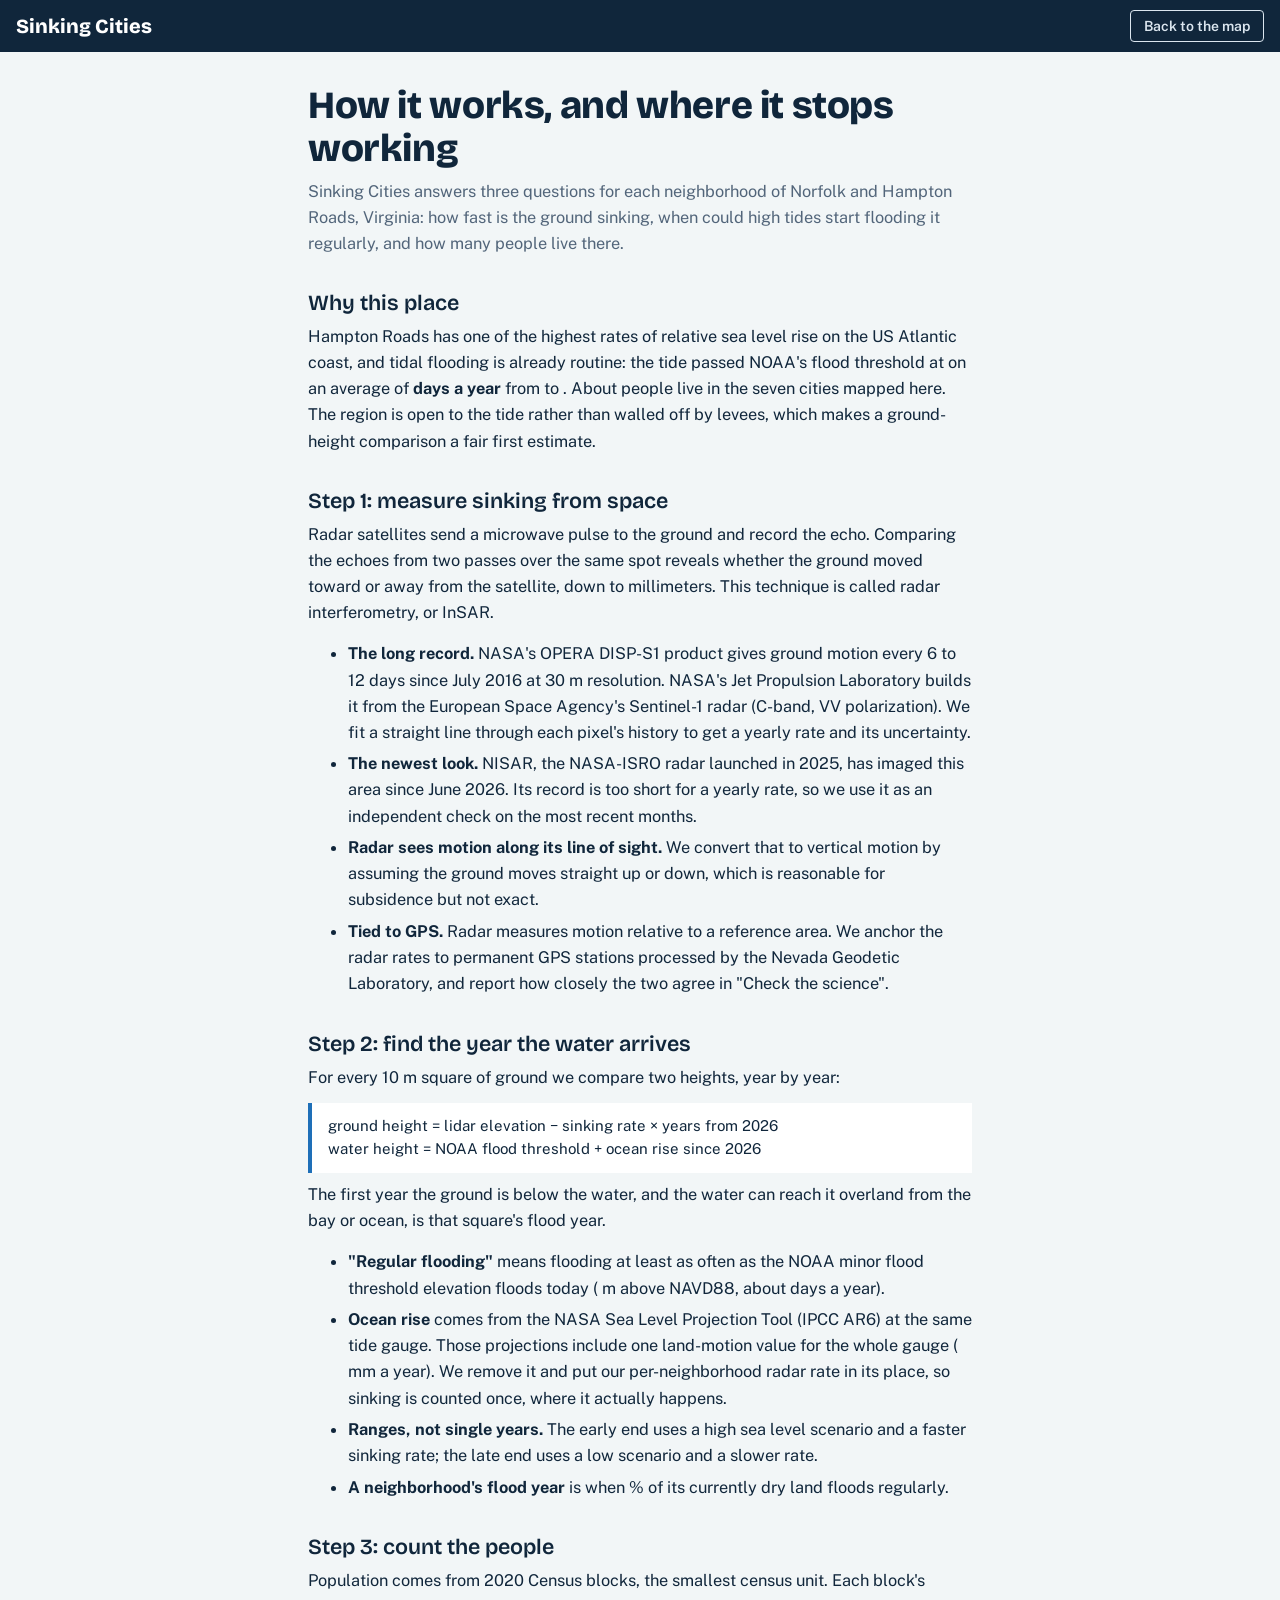
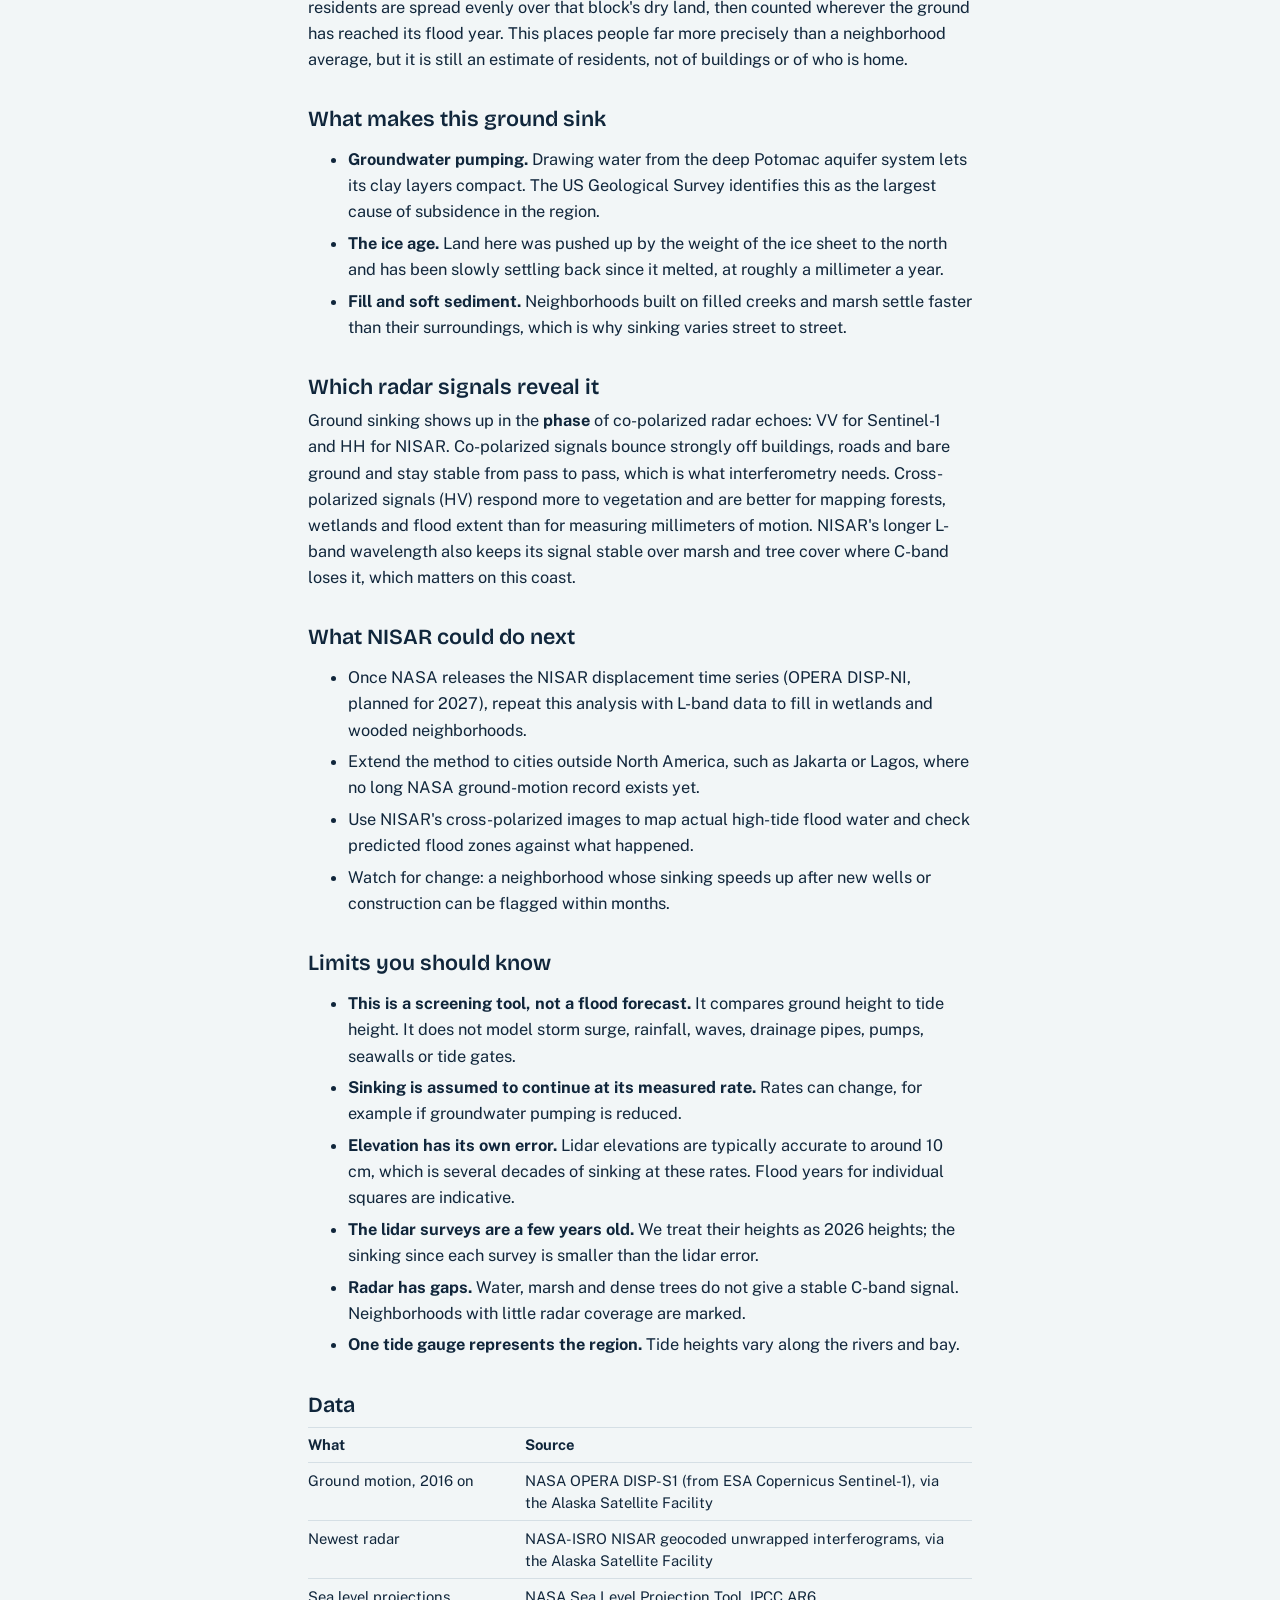
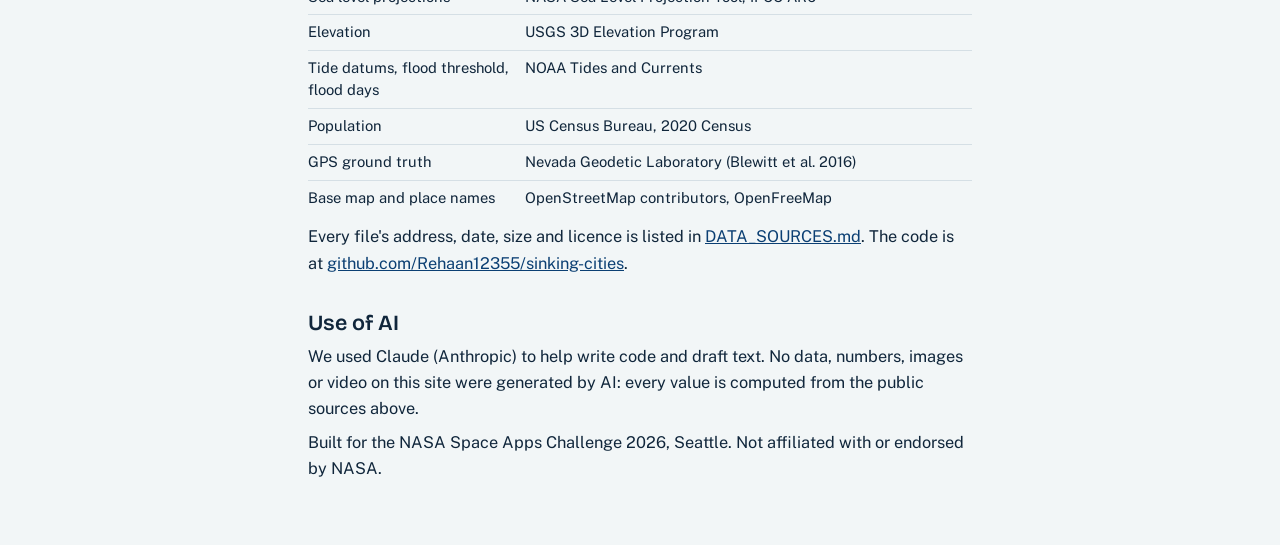
==== site/methods.html @ 0a8fd832 "Add static site: map, year slider, neighborhood cards, story mode, methods page Co-Authored-By: Clau" ====
<!doctype html>
<html lang="en">
<head>
<meta charset="utf-8">
<meta name="viewport" content="width=device-width, initial-scale=1">
<title>How Sinking Cities works</title>
<link rel="preconnect" href="https://fonts.googleapis.com">
<link rel="preconnect" href="https://fonts.gstatic.com" crossorigin>
<link href="https://fonts.googleapis.com/css2?family=Bricolage+Grotesque:opsz,wght@12..96,400;12..96,600;12..96,800&family=Public+Sans:wght@400;500;600;700&display=swap" rel="stylesheet">
<link href="styles.css" rel="stylesheet">
<style>
  body { display: block; height: auto; }
  article { max-width: 44rem; margin: 0 auto; padding: 2rem 1.25rem 4rem; }
  article h1 { font-size: 2.4rem; margin-bottom: 0.5rem; }
  article h2 { font-size: 1.35rem; margin-top: 2.2rem; }
  article p, article li { font-size: 1.02rem; line-height: 1.6; }
  article li { margin-top: 0.35rem; }
  .eq { background: var(--sheet); border-left: 4px solid var(--tide); padding: 0.8rem 1rem; margin-top: 0.8rem; }
  table { border-collapse: collapse; width: 100%; margin-top: 0.6rem; font-size: 0.92rem; }
  th, td { text-align: left; padding: 0.4rem 0.7rem 0.4rem 0; border-top: 1px solid var(--rule); vertical-align: top; }
</style>
</head>
<body>
<header class="top">
  <a class="brand" href="./">Sinking Cities</a>
  <nav class="top-actions"><a class="btn" href="./">Back to the map</a></nav>
</header>
<article>
  <h1>How it works, and where it stops working</h1>
  <p class="lede">Sinking Cities answers three questions for each neighborhood of Norfolk and Hampton Roads, Virginia: how fast is the ground sinking, when could high tides start flooding it regularly, and how many people live there.</p>

  <h2>Why this place</h2>
  <p>Hampton Roads has one of the highest rates of relative sea level rise on the US Atlantic coast, and tidal flooding is already routine: the tide passed NOAA's flood threshold at <span data-k="station"></span> on an average of <b><span data-k="days"></span> days a year</b> from <span data-k="y0"></span> to <span data-k="y1"></span>. About <span data-k="pop"></span> people live in the seven cities mapped here. The region is open to the tide rather than walled off by levees, which makes a ground-height comparison a fair first estimate.</p>

  <h2>Step 1: measure sinking from space</h2>
  <p>Radar satellites send a microwave pulse to the ground and record the echo. Comparing the echoes from two passes over the same spot reveals whether the ground moved toward or away from the satellite, down to millimeters. This technique is called radar interferometry, or InSAR.</p>
  <ul>
    <li><b>The long record.</b> NASA's OPERA DISP-S1 product gives ground motion every 6 to 12 days since July 2016 at 30 m resolution. NASA's Jet Propulsion Laboratory builds it from the European Space Agency's Sentinel-1 radar (C-band, VV polarization). We fit a straight line through each pixel's history to get a yearly rate and its uncertainty.</li>
    <li><b>The newest look.</b> NISAR, the NASA-ISRO radar launched in 2025, has imaged this area since June 2026. Its record is too short for a yearly rate, so we use it as an independent check on the most recent months.</li>
    <li><b>Radar sees motion along its line of sight.</b> We convert that to vertical motion by assuming the ground moves straight up or down, which is reasonable for subsidence but not exact.</li>
    <li><b>Tied to GPS.</b> Radar measures motion relative to a reference area. We anchor the radar rates to permanent GPS stations processed by the Nevada Geodetic Laboratory, and report how closely the two agree in "Check the science".</li>
  </ul>

  <h2>Step 2: find the year the water arrives</h2>
  <p>For every 10 m square of ground we compare two heights, year by year:</p>
  <div class="eq">
    ground height = lidar elevation − sinking rate × years from 2026<br>
    water height = NOAA flood threshold + ocean rise since 2026
  </div>
  <p>The first year the ground is below the water, and the water can reach it overland from the bay or ocean, is that square's flood year.</p>
  <ul>
    <li><b>"Regular flooding"</b> means flooding at least as often as the NOAA minor flood threshold elevation floods today (<span data-k="thr"></span> m above NAVD88, about <span data-k="days"></span> days a year).</li>
    <li><b>Ocean rise</b> comes from the NASA Sea Level Projection Tool (IPCC AR6) at the same tide gauge. Those projections include one land-motion value for the whole gauge (<span data-k="vlm"></span> mm a year). We remove it and put our per-neighborhood radar rate in its place, so sinking is counted once, where it actually happens.</li>
    <li><b>Ranges, not single years.</b> The early end uses a high sea level scenario and a faster sinking rate; the late end uses a low scenario and a slower rate.</li>
    <li><b>A neighborhood's flood year</b> is when <span data-k="share"></span>% of its currently dry land floods regularly.</li>
  </ul>

  <h2>Step 3: count the people</h2>
  <p>Population comes from 2020 Census blocks, the smallest census unit. Each block's residents are spread evenly over that block's dry land, then counted wherever the ground has reached its flood year. This places people far more precisely than a neighborhood average, but it is still an estimate of residents, not of buildings or of who is home.</p>

  <h2>What makes this ground sink</h2>
  <ul>
    <li><b>Groundwater pumping.</b> Drawing water from the deep Potomac aquifer system lets its clay layers compact. The US Geological Survey identifies this as the largest cause of subsidence in the region.</li>
    <li><b>The ice age.</b> Land here was pushed up by the weight of the ice sheet to the north and has been slowly settling back since it melted, at roughly a millimeter a year.</li>
    <li><b>Fill and soft sediment.</b> Neighborhoods built on filled creeks and marsh settle faster than their surroundings, which is why sinking varies street to street.</li>
  </ul>

  <h2>Which radar signals reveal it</h2>
  <p>Ground sinking shows up in the <b>phase</b> of co-polarized radar echoes: VV for Sentinel-1 and HH for NISAR. Co-polarized signals bounce strongly off buildings, roads and bare ground and stay stable from pass to pass, which is what interferometry needs. Cross-polarized signals (HV) respond more to vegetation and are better for mapping forests, wetlands and flood extent than for measuring millimeters of motion. NISAR's longer L-band wavelength also keeps its signal stable over marsh and tree cover where C-band loses it, which matters on this coast.</p>

  <h2>What NISAR could do next</h2>
  <ul>
    <li>Once NASA releases the NISAR displacement time series (OPERA DISP-NI, planned for 2027), repeat this analysis with L-band data to fill in wetlands and wooded neighborhoods.</li>
    <li>Extend the method to cities outside North America, such as Jakarta or Lagos, where no long NASA ground-motion record exists yet.</li>
    <li>Use NISAR's cross-polarized images to map actual high-tide flood water and check predicted flood zones against what happened.</li>
    <li>Watch for change: a neighborhood whose sinking speeds up after new wells or construction can be flagged within months.</li>
  </ul>

  <h2>Limits you should know</h2>
  <ul>
    <li><b>This is a screening tool, not a flood forecast.</b> It compares ground height to tide height. It does not model storm surge, rainfall, waves, drainage pipes, pumps, seawalls or tide gates.</li>
    <li><b>Sinking is assumed to continue at its measured rate.</b> Rates can change, for example if groundwater pumping is reduced.</li>
    <li><b>Elevation has its own error.</b> Lidar elevations are typically accurate to around 10 cm, which is several decades of sinking at these rates. Flood years for individual squares are indicative.</li>
    <li><b>The lidar surveys are a few years old.</b> We treat their heights as 2026 heights; the sinking since each survey is smaller than the lidar error.</li>
    <li><b>Radar has gaps.</b> Water, marsh and dense trees do not give a stable C-band signal. Neighborhoods with little radar coverage are marked.</li>
    <li><b>One tide gauge represents the region.</b> Tide heights vary along the rivers and bay.</li>
  </ul>

  <h2>Data</h2>
  <table>
    <tr><th>What</th><th>Source</th></tr>
    <tr><td>Ground motion, 2016 on</td><td>NASA OPERA DISP-S1 (from ESA Copernicus Sentinel-1), via the Alaska Satellite Facility</td></tr>
    <tr><td>Newest radar</td><td>NASA-ISRO NISAR geocoded unwrapped interferograms, via the Alaska Satellite Facility</td></tr>
    <tr><td>Sea level projections</td><td>NASA Sea Level Projection Tool, IPCC AR6</td></tr>
    <tr><td>Elevation</td><td>USGS 3D Elevation Program</td></tr>
    <tr><td>Tide datums, flood threshold, flood days</td><td>NOAA Tides and Currents</td></tr>
    <tr><td>Population</td><td>US Census Bureau, 2020 Census</td></tr>
    <tr><td>GPS ground truth</td><td>Nevada Geodetic Laboratory (Blewitt et al. 2016)</td></tr>
    <tr><td>Base map and place names</td><td>OpenStreetMap contributors, OpenFreeMap</td></tr>
  </table>
  <p>Every file's address, date, size and licence is listed in <a href="https://github.com/Rehaan12355/sinking-cities/blob/main/DATA_SOURCES.md">DATA_SOURCES.md</a>. The code is at <a href="https://github.com/Rehaan12355/sinking-cities">github.com/Rehaan12355/sinking-cities</a>.</p>

  <h2>Use of AI</h2>
  <p>We used Claude (Anthropic) to help write code and draft text. No data, numbers, images or video on this site were generated by AI: every value is computed from the public sources above.</p>
  <p>Built for the NASA Space Apps Challenge 2026, Seattle. Not affiliated with or endorsed by NASA.</p>
</article>
<script>
fetch("data/city.json").then((r) => r.json()).then((c) => {
  const v = {
    station: c.water.station_name, days: c.water.htf_recent_mean_days, y0: c.water.htf_recent_years[0], y1: c.water.htf_recent_years[1],
    pop: (c.population / 1e6).toFixed(2) + " million", thr: c.water.htf_minor_navd88_m.toFixed(2), vlm: c.water.ar6_gauge_vlm_mm_yr,
    share: Math.round(c.tract_flood_share * 100),
  };
  document.querySelectorAll("[data-k]").forEach((el) => (el.textContent = v[el.dataset.k]));
});
</script>
</body>
</html>
---- site/styles.css ----
:root {
  --paper: #f2f6f7;
  --sheet: #ffffff;
  --ink: #10263b;
  --ink-soft: #52657a;
  --rule: #d5dfe5;
  --tide: #1e6fb8;
  --tide-deep: #0b3f73;
  --alarm: #c8372d;
  --stable: #26847c;
  --display: "Bricolage Grotesque", "Public Sans", system-ui, sans-serif;
  --body: "Public Sans", system-ui, sans-serif;
}

* { box-sizing: border-box; }
html, body { height: 100%; margin: 0; }
body {
  display: grid;
  grid-template-rows: auto 1fr auto;
  background: var(--paper);
  color: var(--ink);
  font: 15px/1.5 var(--body);
}
h1, h2, h3 { font-family: var(--display); margin: 0; line-height: 1.12; }
h1 { font-size: 1.75rem; font-weight: 800; letter-spacing: -0.01em; }
h2 { font-size: 1.05rem; font-weight: 600; margin-top: 1.5rem; }
p { margin: 0.5rem 0 0; }
a { color: var(--tide-deep); }
:focus-visible { outline: 3px solid var(--tide); outline-offset: 2px; }

/* Top bar */
.top {
  display: flex; align-items: center; gap: 1rem; flex-wrap: wrap;
  padding: 0.6rem 1rem;
  background: var(--ink); color: #fff;
}
.brand { font: 800 1.25rem var(--display); color: #fff; text-decoration: none; }
.place { color: #b9cbdb; }
.top-actions { margin-left: auto; display: flex; gap: 0.5rem; flex-wrap: wrap; }

.btn {
  font: 600 0.875rem var(--body);
  padding: 0.45rem 0.8rem;
  border: 1px solid currentColor; border-radius: 4px;
  background: transparent; color: inherit;
  cursor: pointer; text-decoration: none;
}
.top .btn { color: #dbe6ef; }
.top .btn-solid { background: #fff; color: var(--ink); border-color: #fff; }
.btn:hover { background: rgba(127, 160, 190, 0.18); }
.top .btn-solid:hover { background: #dbe6ef; }
.btn-round { width: 2.5rem; height: 2.5rem; padding: 0; border-radius: 50%; font-size: 0.9rem; }

/* Stage */
.stage { display: grid; grid-template-columns: 380px 1fr; min-height: 0; }
.panel {
  background: var(--sheet);
  border-right: 1px solid var(--rule);
  padding: 1rem 1.25rem 1.5rem;
  overflow-y: auto;
}
.mapwrap { position: relative; min-height: 0; }
#map { position: absolute; inset: 0; }

.views { display: grid; grid-template-columns: 1fr 1fr; border: 1px solid var(--ink); border-radius: 4px; overflow: hidden; margin-bottom: 1.25rem; }
.views button {
  font: 600 0.9rem var(--body); padding: 0.55rem; border: 0; background: var(--sheet); color: var(--ink); cursor: pointer;
}
.views button[aria-selected="true"] { background: var(--ink); color: #fff; }

.lede { color: var(--ink-soft); }
.notice { background: #fff6dd; border-left: 4px solid #d9a514; padding: 0.6rem 0.8rem; margin-bottom: 1rem; font-size: 0.875rem; }
.hint { color: var(--ink-soft); font-size: 0.85rem; margin-top: 1rem; }

.switch { display: flex; align-items: center; gap: 0.6rem; margin-top: 1.25rem; font-weight: 600; cursor: pointer; }
.switch input { position: absolute; opacity: 0; }
.switch-track { width: 2.6rem; height: 1.4rem; border-radius: 1rem; background: #b4c2cd; position: relative; transition: background 0.15s; flex: none; }
.switch-track::after { content: ""; position: absolute; top: 2px; left: 2px; width: calc(1.4rem - 4px); height: calc(1.4rem - 4px); border-radius: 50%; background: #fff; transition: transform 0.15s; }
.switch input:checked + .switch-track { background: var(--alarm); }
.switch input:checked + .switch-track::after { transform: translateX(1.2rem); }
.switch input:focus-visible + .switch-track { outline: 3px solid var(--tide); outline-offset: 2px; }
.effect { font-size: 0.9rem; color: var(--ink-soft); min-height: 2.7em; }
.effect b { color: var(--alarm); }

.rank { list-style: none; padding: 0; margin: 0.5rem 0 0; }
.rank li { border-top: 1px solid var(--rule); }
.rank button {
  display: grid; grid-template-columns: 1fr auto; gap: 0.15rem 0.75rem; width: 100%;
  padding: 0.55rem 0; border: 0; background: none; text-align: left; font: inherit; color: inherit; cursor: pointer;
}
.rank button:hover .rank-name { text-decoration: underline; }
.rank-name { font-weight: 600; }
.rank-when { font: 600 0.95rem var(--display); color: var(--alarm); white-space: nowrap; }
.rank-sub { grid-column: 1 / -1; font-size: 0.8rem; color: var(--ink-soft); }

/* Neighborhood card */
.card h1 { font-size: 1.5rem; }
.card .where { color: var(--ink-soft); }
.card .back { margin-bottom: 0.9rem; color: var(--ink); }
.facts { margin: 1rem 0 0; padding: 0; }
.facts div { display: grid; grid-template-columns: 9.5rem 1fr; gap: 0.75rem; padding: 0.6rem 0; border-top: 1px solid var(--rule); }
.facts dt { color: var(--ink-soft); font-size: 0.85rem; }
.facts dd { margin: 0; }
.facts .big { font: 800 1.35rem/1.15 var(--display); display: block; }
.facts .small { font-size: 0.82rem; color: var(--ink-soft); display: block; }
.split { display: flex; height: 0.7rem; border-radius: 2px; overflow: hidden; margin: 0.35rem 0 0.2rem; background: var(--rule); }
.split i { display: block; }
.split .land { background: var(--alarm); }
.split .sea { background: var(--tide); }
.say { margin-top: 1rem; padding: 0.8rem 0.9rem; background: var(--paper); border-radius: 4px; }
.say h3 { font: 700 0.85rem var(--body); margin-bottom: 0.25rem; }
.say + .say { margin-top: 0.6rem; }
.spark { width: 100%; height: 70px; display: block; margin-top: 0.3rem; }
.card-actions { display: flex; gap: 0.5rem; margin-top: 1rem; flex-wrap: wrap; }

/* Map furniture */
.legend {
  position: absolute; right: 0.75rem; bottom: 0.75rem;
  background: rgba(255, 255, 255, 0.94); border: 1px solid var(--rule); border-radius: 4px;
  padding: 0.6rem 0.75rem; font-size: 0.8rem; max-width: 16rem;
}
.legend b { display: block; margin-bottom: 0.3rem; }
.legend .bar { height: 0.6rem; border-radius: 2px; }
.legend .scale { display: flex; justify-content: space-between; color: var(--ink-soft); margin-top: 0.15rem; }
.legend .key { display: flex; align-items: center; gap: 0.4rem; margin-top: 0.25rem; }
.legend .sw { width: 0.9rem; height: 0.9rem; border-radius: 2px; flex: none; }
.caption {
  position: absolute; left: 50%; top: 1rem; transform: translateX(-50%);
  background: var(--ink); color: #fff; padding: 0.7rem 1.1rem; border-radius: 4px;
  font: 600 1.15rem/1.3 var(--display); max-width: min(34rem, 90%); text-align: center;
}

/* Tide bar: the year control */
.tide {
  display: grid; grid-template-columns: auto 1fr minmax(15rem, 24rem); align-items: center; gap: 1.5rem;
  padding: 0.6rem 1.25rem 0.8rem;
  background: var(--sheet); border-top: 3px solid var(--ink);
}
.tide-year { display: flex; align-items: center; gap: 0.8rem; }
#year-label { font: 800 3rem/1 var(--display); letter-spacing: -0.03em; min-width: 4.4ch; font-variant-numeric: tabular-nums; }
.tide-slider { position: relative; padding-bottom: 1.1rem; }
#slider { width: 100%; margin: 0; accent-color: var(--tide); height: 1.6rem; cursor: pointer; }
.ticks { position: absolute; left: 0; right: 0; bottom: 0; height: 1.1rem; font-size: 0.72rem; color: var(--ink-soft); }
.ticks span { position: absolute; transform: translateX(-50%); padding-top: 0.35rem; }
.ticks span::before { content: ""; position: absolute; left: 50%; top: 0; height: 0.3rem; border-left: 1px solid var(--ink-soft); }
.tide-count strong { font: 800 1.9rem/1 var(--display); display: block; font-variant-numeric: tabular-nums; }
.tide-count span { font-size: 0.82rem; color: var(--ink-soft); display: block; margin-top: 0.15rem; }

/* Science check dialog */
.check { border: 0; border-radius: 6px; padding: 1.5rem; width: min(52rem, 94vw); max-height: 90vh; color: var(--ink); }
.check::backdrop { background: rgba(16, 38, 59, 0.55); }
.check .close { float: right; color: var(--ink); }
.check h2 { font-size: 1.4rem; margin-top: 0; }
.check h3 { font-size: 1.05rem; margin-top: 1.4rem; }
.check table { border-collapse: collapse; width: 100%; margin-top: 0.5rem; font-size: 0.875rem; }
.check th, .check td { text-align: left; padding: 0.35rem 0.6rem 0.35rem 0; border-top: 1px solid var(--rule); }
.check td.num, .check th.num { text-align: right; font-variant-numeric: tabular-nums; }
.check .pending { background: #fff6dd; border-left: 4px solid #d9a514; padding: 0.6rem 0.8rem; margin-top: 0.5rem; }
.check svg { max-width: 100%; }

@media (max-width: 820px) {
  body { grid-template-rows: auto auto auto; height: auto; }
  .stage { grid-template-columns: 1fr; }
  .mapwrap { height: 62vh; order: -1; }
  .panel { border-right: 0; border-top: 1px solid var(--rule); }
  .tide { grid-template-columns: 1fr; gap: 0.5rem; position: sticky; bottom: 0; }
  #year-label { font-size: 2.2rem; }
  .top-actions { margin-left: 0; }
}
@media (prefers-reduced-motion: reduce) { * { transition: none !important; } }

@media print {
  .top, .mapwrap, .tide, .views, #overview, .card-actions, .back, .notice { display: none !important; }
  body { display: block; background: #fff; }
  .stage { display: block; }
  .panel { border: 0; overflow: visible; }
  .card[hidden] { display: block; }
}
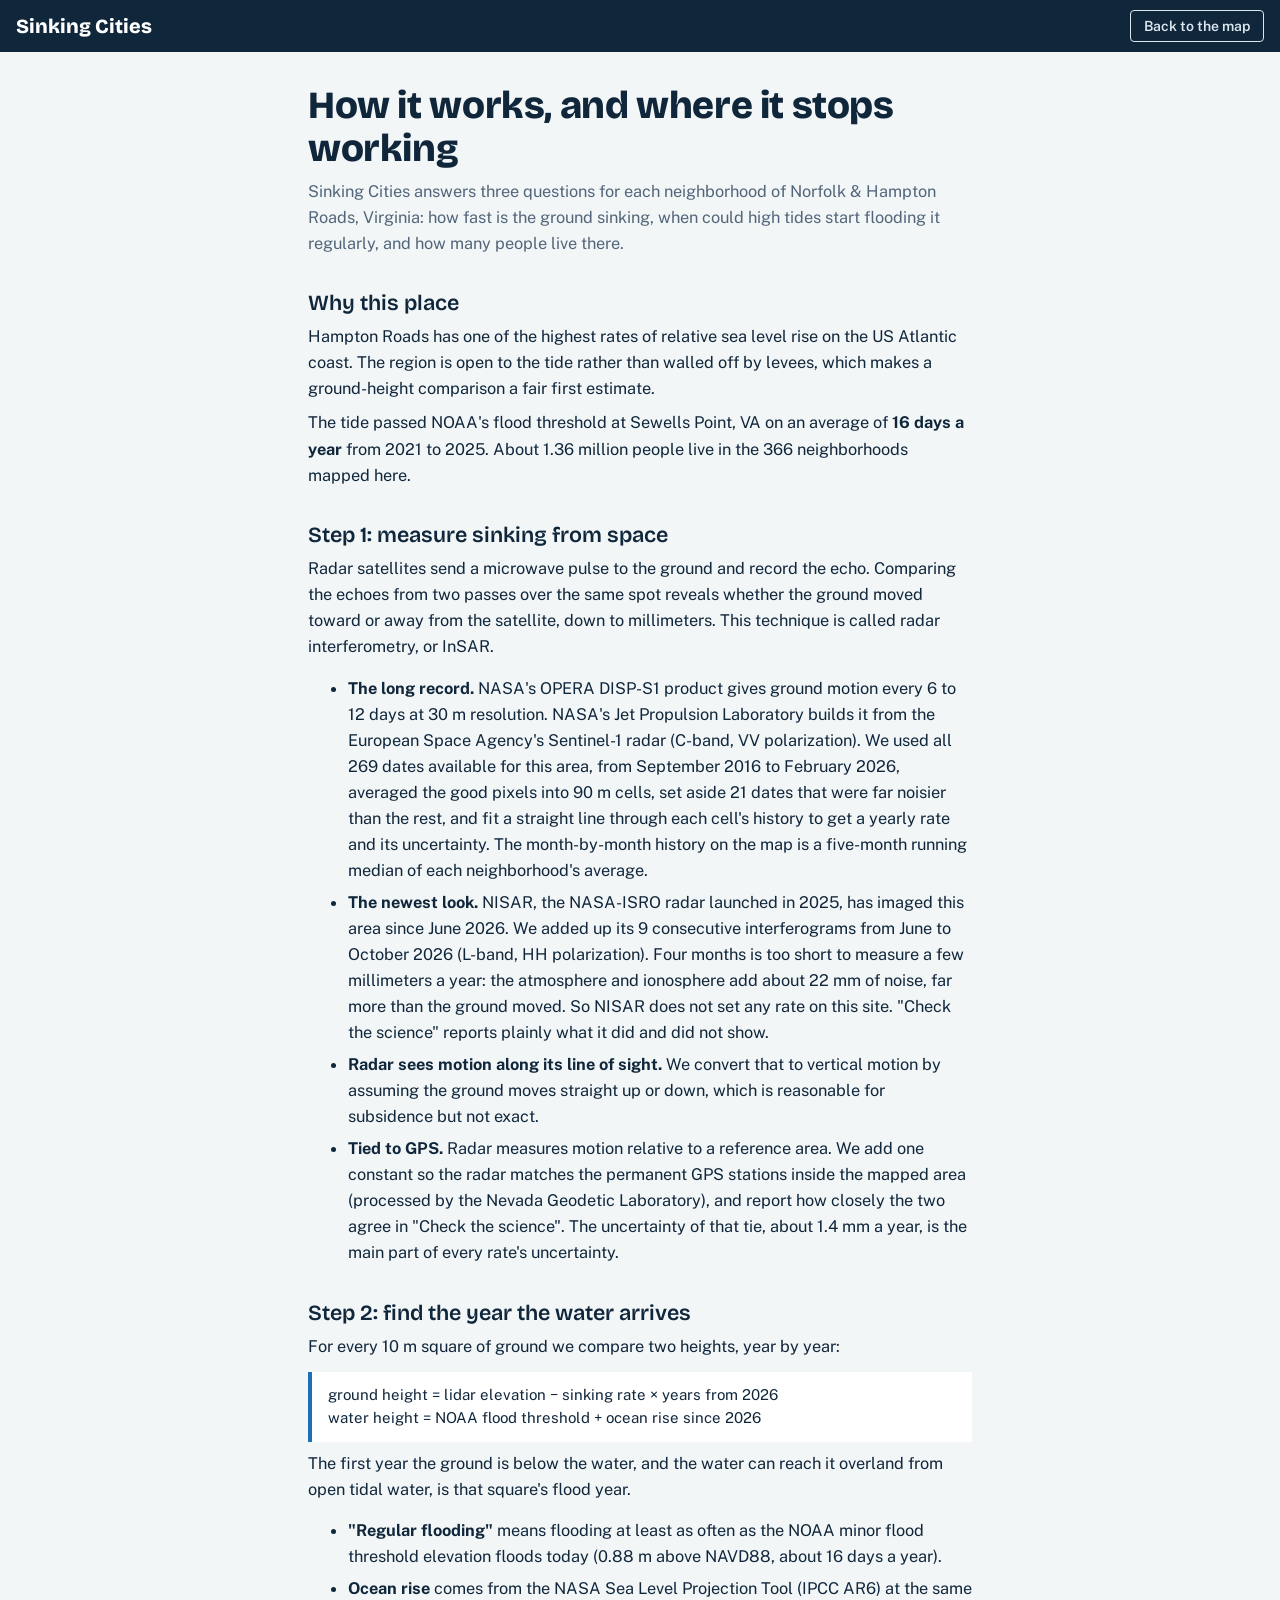
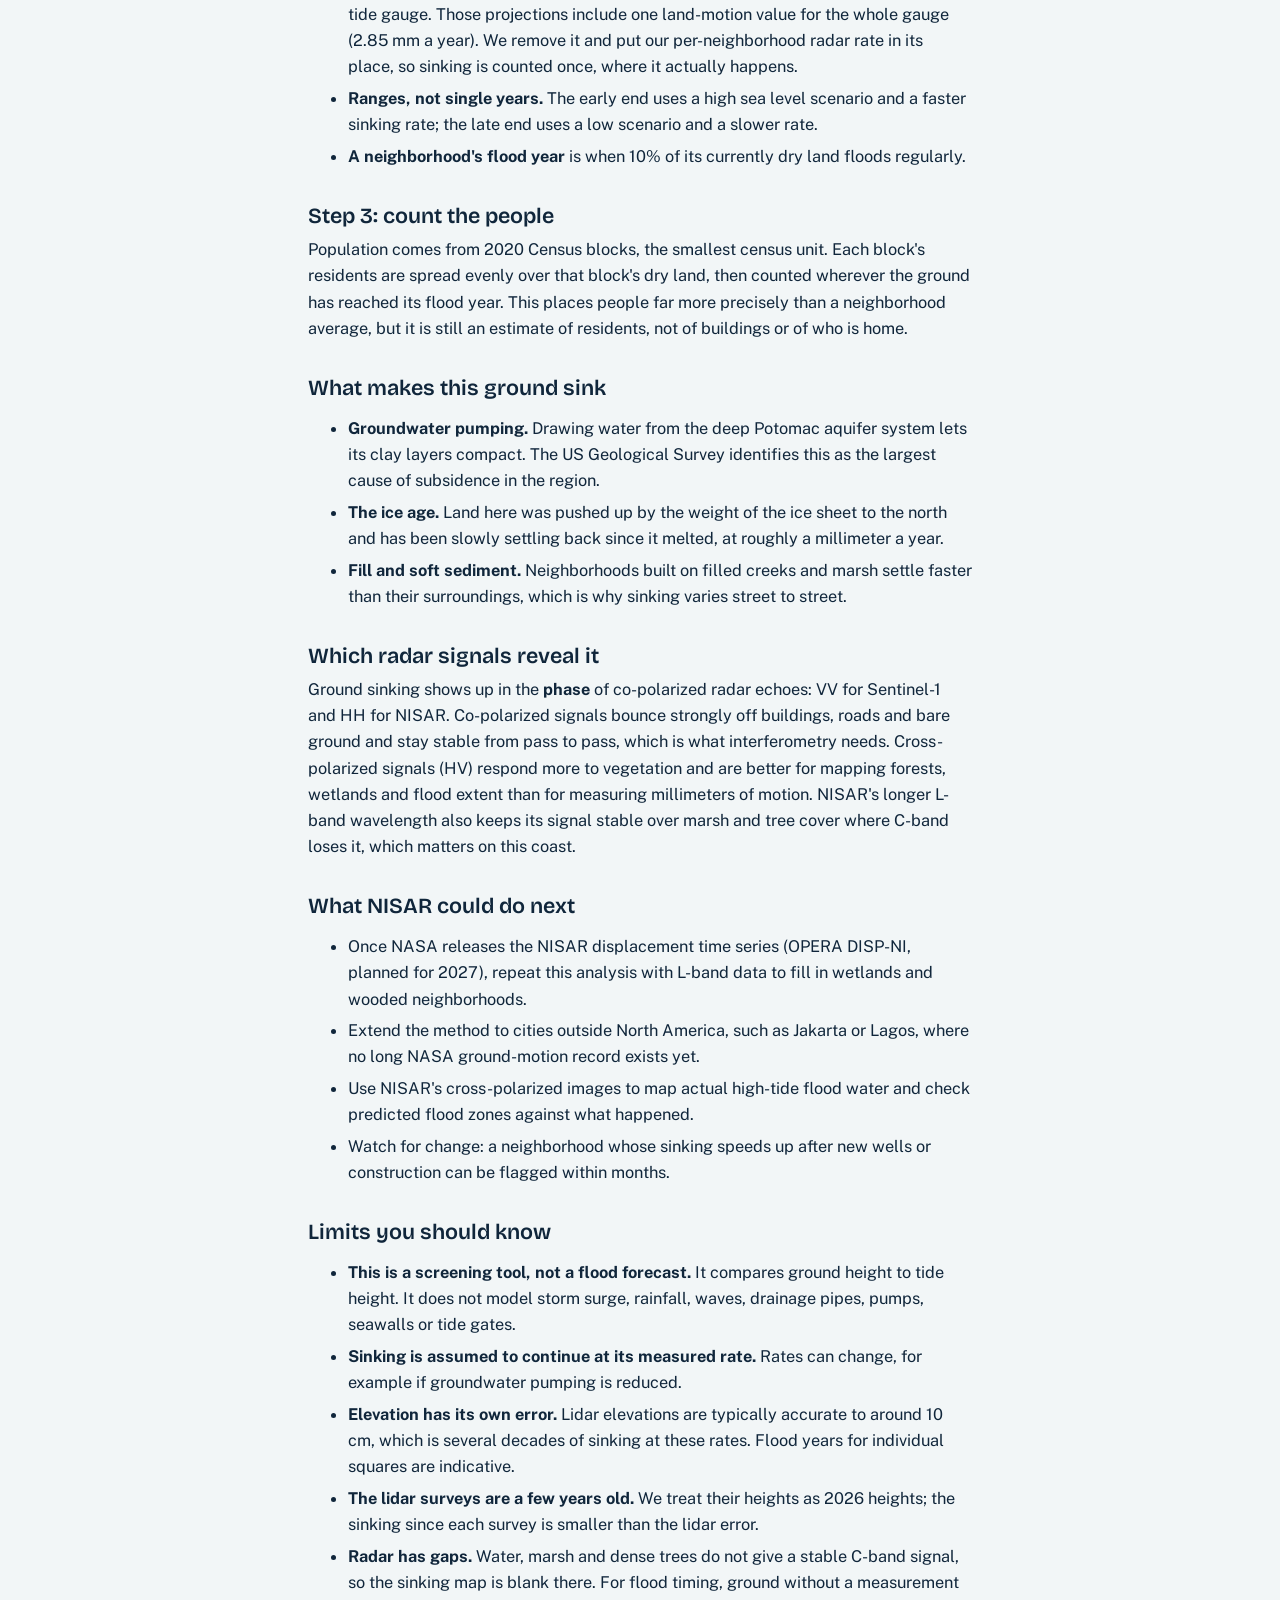
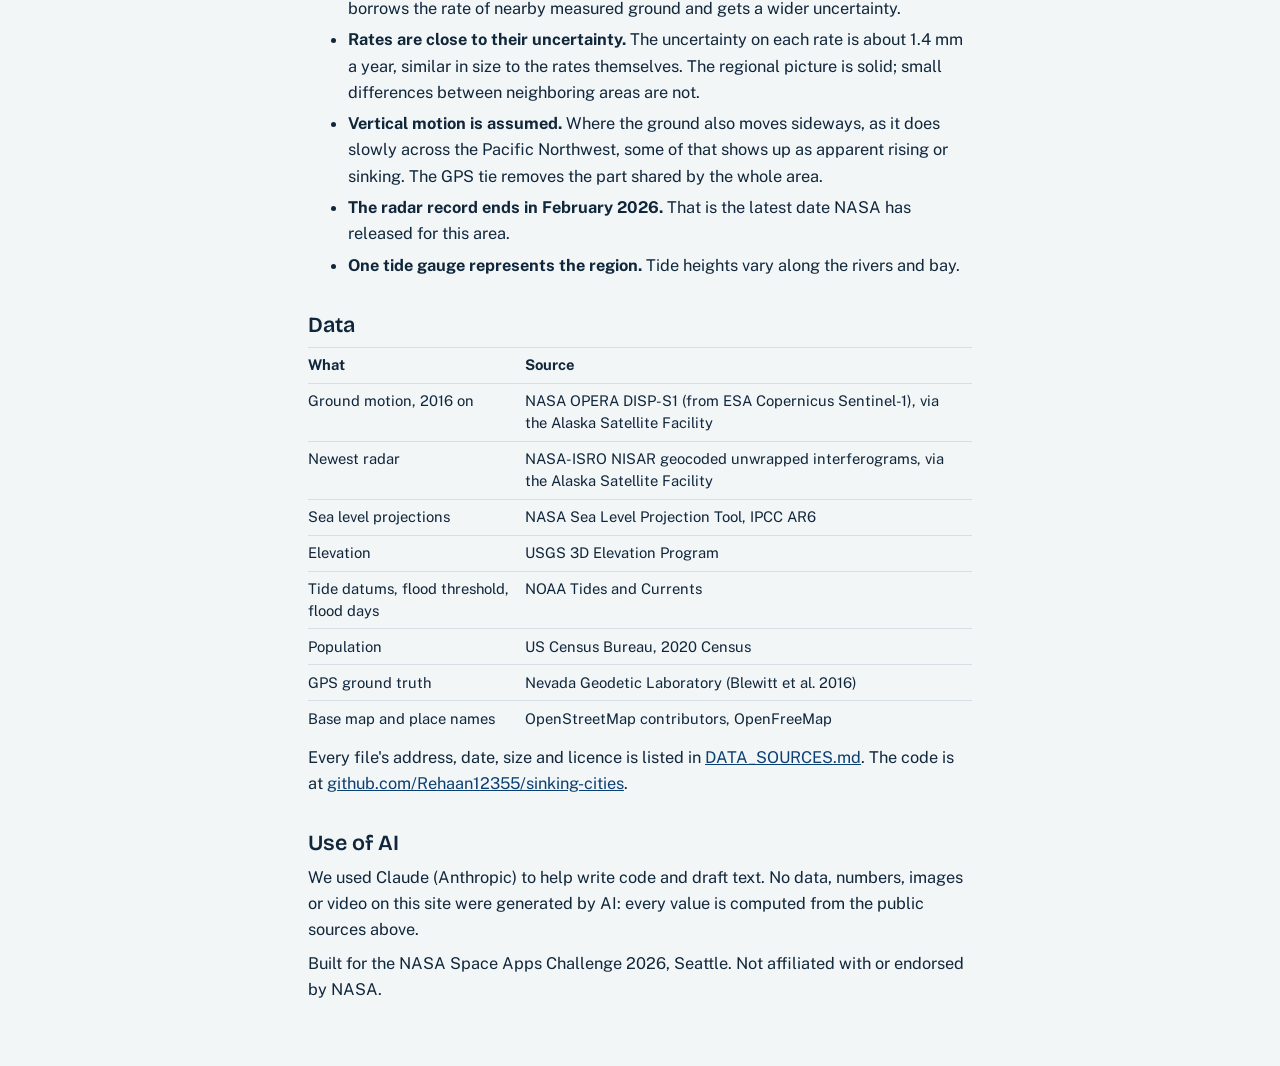
==== commit fcde2eb6: "Add radar sinking rates, NISAR check, and Charleston and Seattle - Read NASA OPERA DISP-S1 subsets o" ====
--- a/site/methods.html
+++ b/site/methods.html
@@ -23,22 +23,23 @@
 <body>
 <header class="top">
   <a class="brand" href="./">Sinking Cities</a>
-  <nav class="top-actions"><a class="btn" href="./">Back to the map</a></nav>
+  <nav class="top-actions"><a class="btn" id="back" href="./">Back to the map</a></nav>
 </header>
 <article>
   <h1>How it works, and where it stops working</h1>
-  <p class="lede">Sinking Cities answers three questions for each neighborhood of Norfolk and Hampton Roads, Virginia: how fast is the ground sinking, when could high tides start flooding it regularly, and how many people live there.</p>
+  <p class="lede">Sinking Cities answers three questions for each neighborhood of <span data-k="name"></span>: how fast is the ground sinking, when could high tides start flooding it regularly, and how many people live there.</p>
 
   <h2>Why this place</h2>
-  <p>Hampton Roads has one of the highest rates of relative sea level rise on the US Atlantic coast, and tidal flooding is already routine: the tide passed NOAA's flood threshold at <span data-k="station"></span> on an average of <b><span data-k="days"></span> days a year</b> from <span data-k="y0"></span> to <span data-k="y1"></span>. About <span data-k="pop"></span> people live in the seven cities mapped here. The region is open to the tide rather than walled off by levees, which makes a ground-height comparison a fair first estimate.</p>
+  <p><span data-k="why"></span></p>
+  <p>The tide passed NOAA's flood threshold at <span data-k="station"></span> on an average of <b><span data-k="days"></span> days a year</b> from <span data-k="y0"></span> to <span data-k="y1"></span>. About <span data-k="pop"></span> people live in the <span data-k="ntracts"></span> neighborhoods mapped here.</p>
 
   <h2>Step 1: measure sinking from space</h2>
   <p>Radar satellites send a microwave pulse to the ground and record the echo. Comparing the echoes from two passes over the same spot reveals whether the ground moved toward or away from the satellite, down to millimeters. This technique is called radar interferometry, or InSAR.</p>
   <ul>
-    <li><b>The long record.</b> NASA's OPERA DISP-S1 product gives ground motion every 6 to 12 days since July 2016 at 30 m resolution. NASA's Jet Propulsion Laboratory builds it from the European Space Agency's Sentinel-1 radar (C-band, VV polarization). We fit a straight line through each pixel's history to get a yearly rate and its uncertainty.</li>
-    <li><b>The newest look.</b> NISAR, the NASA-ISRO radar launched in 2025, has imaged this area since June 2026. Its record is too short for a yearly rate, so we use it as an independent check on the most recent months.</li>
+    <li><b>The long record.</b> NASA's OPERA DISP-S1 product gives ground motion every 6 to 12 days at 30 m resolution. NASA's Jet Propulsion Laboratory builds it from the European Space Agency's Sentinel-1 radar (C-band, VV polarization). We used all <span data-k="ndates"></span> dates available for this area, from <span data-k="first"></span> to <span data-k="last"></span>, averaged the good pixels into 90 m cells, set aside <span data-k="rejected"></span> dates that were far noisier than the rest, and fit a straight line through each cell's history to get a yearly rate and its uncertainty. The month-by-month history on the map is a five-month running median of each neighborhood's average.</li>
+    <li><b>The newest look.</b> NISAR, the NASA-ISRO radar launched in 2025, has imaged this area since June 2026. We added up its <span data-k="npairs"></span> consecutive interferograms from June to October 2026 (L-band, HH polarization). Four months is too short to measure a few millimeters a year: the atmosphere and ionosphere add about <span data-k="nnoise"></span> mm of noise, far more than the ground moved. So NISAR does not set any rate on this site. "Check the science" reports plainly what it did and did not show.</li>
     <li><b>Radar sees motion along its line of sight.</b> We convert that to vertical motion by assuming the ground moves straight up or down, which is reasonable for subsidence but not exact.</li>
-    <li><b>Tied to GPS.</b> Radar measures motion relative to a reference area. We anchor the radar rates to permanent GPS stations processed by the Nevada Geodetic Laboratory, and report how closely the two agree in "Check the science".</li>
+    <li><b>Tied to GPS.</b> Radar measures motion relative to a reference area. We add one constant so the radar matches the permanent GPS stations inside the mapped area (processed by the Nevada Geodetic Laboratory), and report how closely the two agree in "Check the science". The uncertainty of that tie, about <span data-k="gpsrms"></span> mm a year, is the main part of every rate's uncertainty.</li>
   </ul>
 
   <h2>Step 2: find the year the water arrives</h2>
@@ -47,7 +48,7 @@
     ground height = lidar elevation − sinking rate × years from 2026<br>
     water height = NOAA flood threshold + ocean rise since 2026
   </div>
-  <p>The first year the ground is below the water, and the water can reach it overland from the bay or ocean, is that square's flood year.</p>
+  <p>The first year the ground is below the water, and the water can reach it overland from open tidal water, is that square's flood year.</p>
   <ul>
     <li><b>"Regular flooding"</b> means flooding at least as often as the NOAA minor flood threshold elevation floods today (<span data-k="thr"></span> m above NAVD88, about <span data-k="days"></span> days a year).</li>
     <li><b>Ocean rise</b> comes from the NASA Sea Level Projection Tool (IPCC AR6) at the same tide gauge. Those projections include one land-motion value for the whole gauge (<span data-k="vlm"></span> mm a year). We remove it and put our per-neighborhood radar rate in its place, so sinking is counted once, where it actually happens.</li>
@@ -82,7 +83,10 @@
     <li><b>Sinking is assumed to continue at its measured rate.</b> Rates can change, for example if groundwater pumping is reduced.</li>
     <li><b>Elevation has its own error.</b> Lidar elevations are typically accurate to around 10 cm, which is several decades of sinking at these rates. Flood years for individual squares are indicative.</li>
     <li><b>The lidar surveys are a few years old.</b> We treat their heights as 2026 heights; the sinking since each survey is smaller than the lidar error.</li>
-    <li><b>Radar has gaps.</b> Water, marsh and dense trees do not give a stable C-band signal. Neighborhoods with little radar coverage are marked.</li>
+    <li><b>Radar has gaps.</b> Water, marsh and dense trees do not give a stable C-band signal, so the sinking map is blank there. For flood timing, ground without a measurement borrows the rate of nearby measured ground and gets a wider uncertainty.</li>
+    <li><b>Rates are close to their uncertainty.</b> The uncertainty on each rate is about <span data-k="gpsrms"></span> mm a year, similar in size to the rates themselves. The regional picture is solid; small differences between neighboring areas are not.</li>
+    <li><b>Vertical motion is assumed.</b> Where the ground also moves sideways, as it does slowly across the Pacific Northwest, some of that shows up as apparent rising or sinking. The GPS tie removes the part shared by the whole area.</li>
+    <li><b>The radar record ends in <span data-k="last"></span>.</b> That is the latest date NASA has released for this area.</li>
     <li><b>One tide gauge represents the region.</b> Tide heights vary along the rivers and bay.</li>
   </ul>
 
@@ -105,8 +109,17 @@
   <p>Built for the NASA Space Apps Challenge 2026, Seattle. Not affiliated with or endorsed by NASA.</p>
 </article>
 <script>
-fetch("data/city.json").then((r) => r.json()).then((c) => {
+const cid = new URLSearchParams(location.search).get("city");
+fetch("data/cities.json").then((r) => r.json()).then((cs) => {
+  const id = cs.some((c) => c.id === cid) ? cid : cs[0].id;
+  document.getElementById("back").href = "./?city=" + id;
+  return fetch(`data/${id}/city.json`);
+}).then((r) => r.json()).then((c) => {
+  const R = c.radar || {}, N = c.nisar || {};
+  const month = (d) => d ? new Date(d.slice(0, 7) + "-15").toLocaleString("en-US", { month: "long", year: "numeric" }) : "";
   const v = {
+    name: c.name, why: c.why, ntracts: c.n_tracts, ndates: R.n_dates, first: month(R.first_date), last: month(R.last_date),
+    rejected: (R.dates_rejected || []).length, gpsrms: R.tie_sigma_mm_yr != null ? R.tie_sigma_mm_yr.toFixed(1) : "", npairs: N.n_pairs, nnoise: N.neighborhood_scatter_mm != null ? Math.round(N.neighborhood_scatter_mm) : "",
     station: c.water.station_name, days: c.water.htf_recent_mean_days, y0: c.water.htf_recent_years[0], y1: c.water.htf_recent_years[1],
     pop: (c.population / 1e6).toFixed(2) + " million", thr: c.water.htf_minor_navd88_m.toFixed(2), vlm: c.water.ar6_gauge_vlm_mm_yr,
     share: Math.round(c.tract_flood_share * 100),
--- a/site/styles.css
+++ b/site/styles.css
@@ -13,6 +13,7 @@
 }
 
 * { box-sizing: border-box; }
+[hidden] { display: none !important; }
 html, body { height: 100%; margin: 0; }
 body {
   display: grid;
@@ -115,7 +116,7 @@
 
 /* Map furniture */
 .legend {
-  position: absolute; right: 0.75rem; bottom: 0.75rem;
+  position: absolute; left: 0.75rem; bottom: 0.75rem;
   background: rgba(255, 255, 255, 0.94); border: 1px solid var(--rule); border-radius: 4px;
   padding: 0.6rem 0.75rem; font-size: 0.8rem; max-width: 16rem;
 }
@@ -174,5 +175,9 @@
   body { display: block; background: #fff; }
   .stage { display: block; }
   .panel { border: 0; overflow: visible; }
-  .card[hidden] { display: block; }
 }
+
+/* City picker in the header */
+.place select { font: inherit; color: #fff; background: #1d3a56; border: 1px solid #5b7894; border-radius: 6px; padding: 0.3rem 0.5rem; max-width: 60vw; }
+.place select:focus-visible { outline: 2px solid #fff; outline-offset: 2px; }
+.sr-only { position: absolute; width: 1px; height: 1px; overflow: hidden; clip: rect(0 0 0 0); white-space: nowrap; }
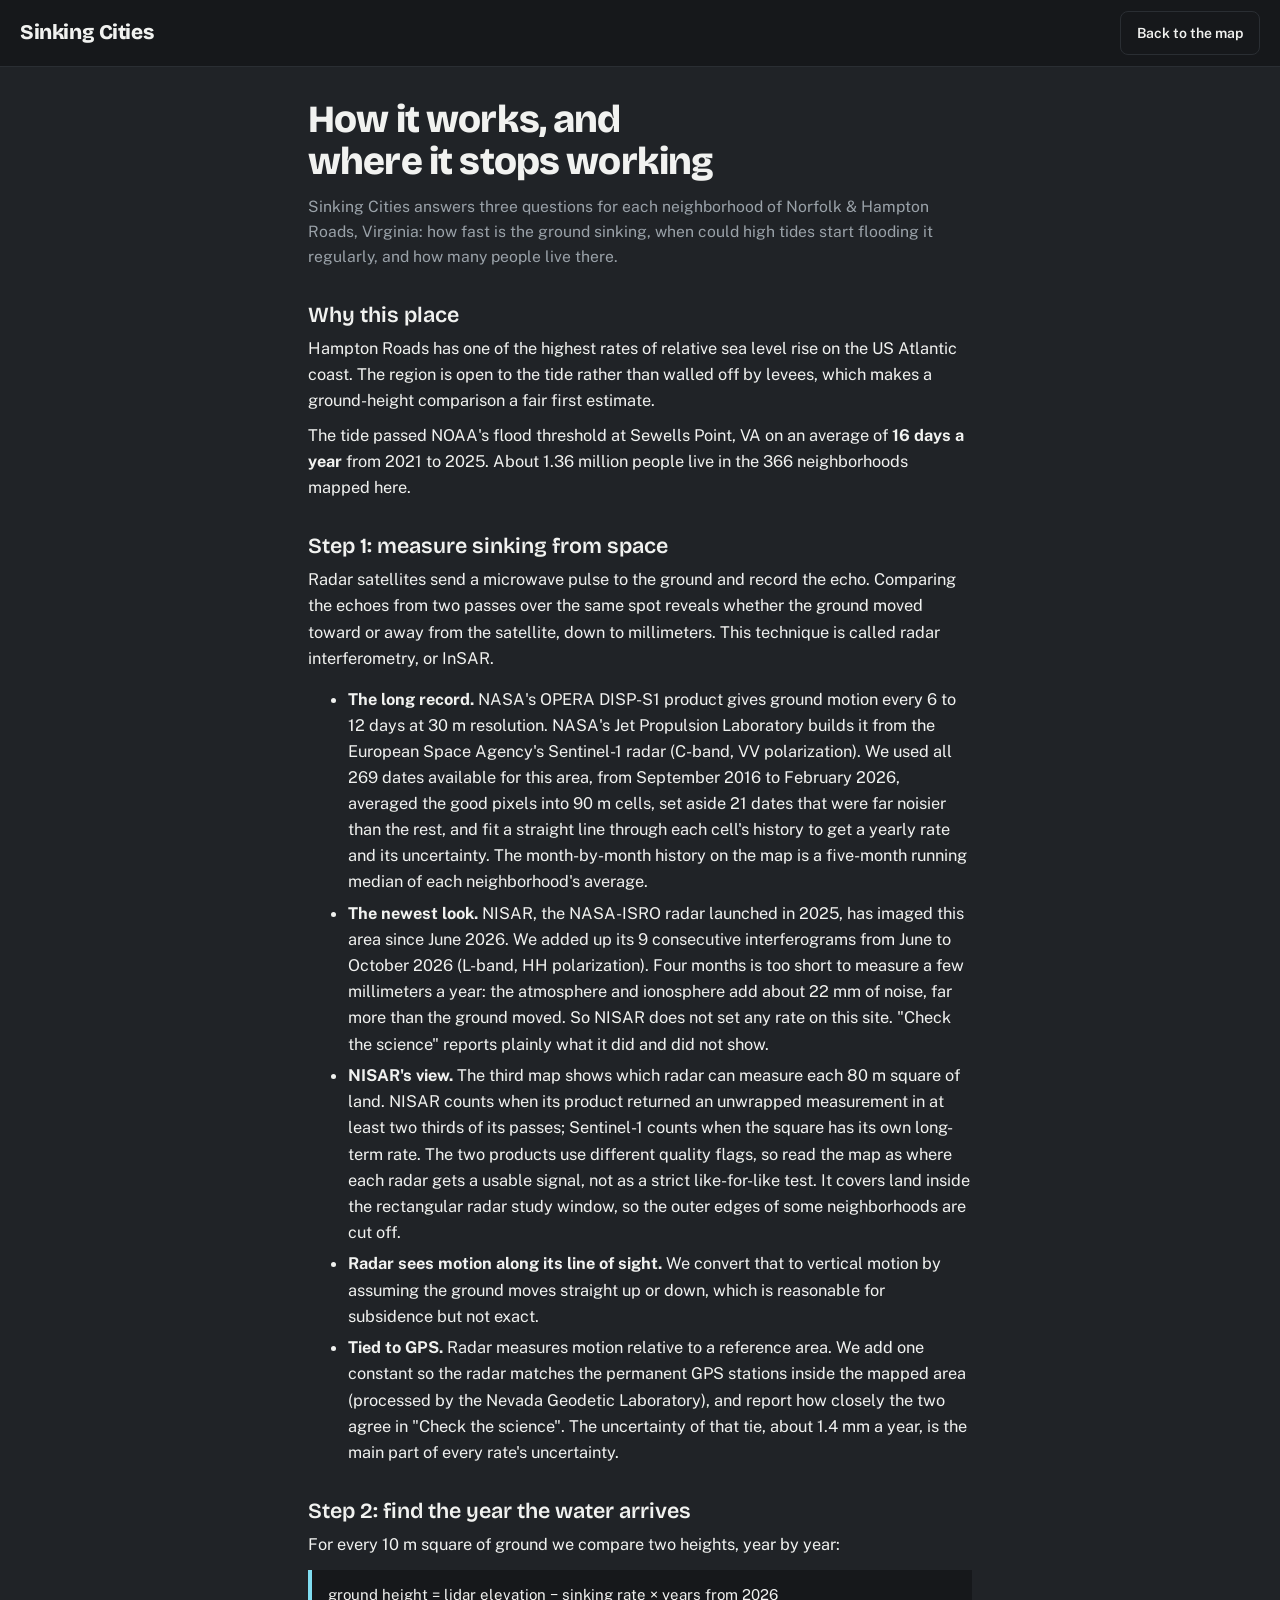
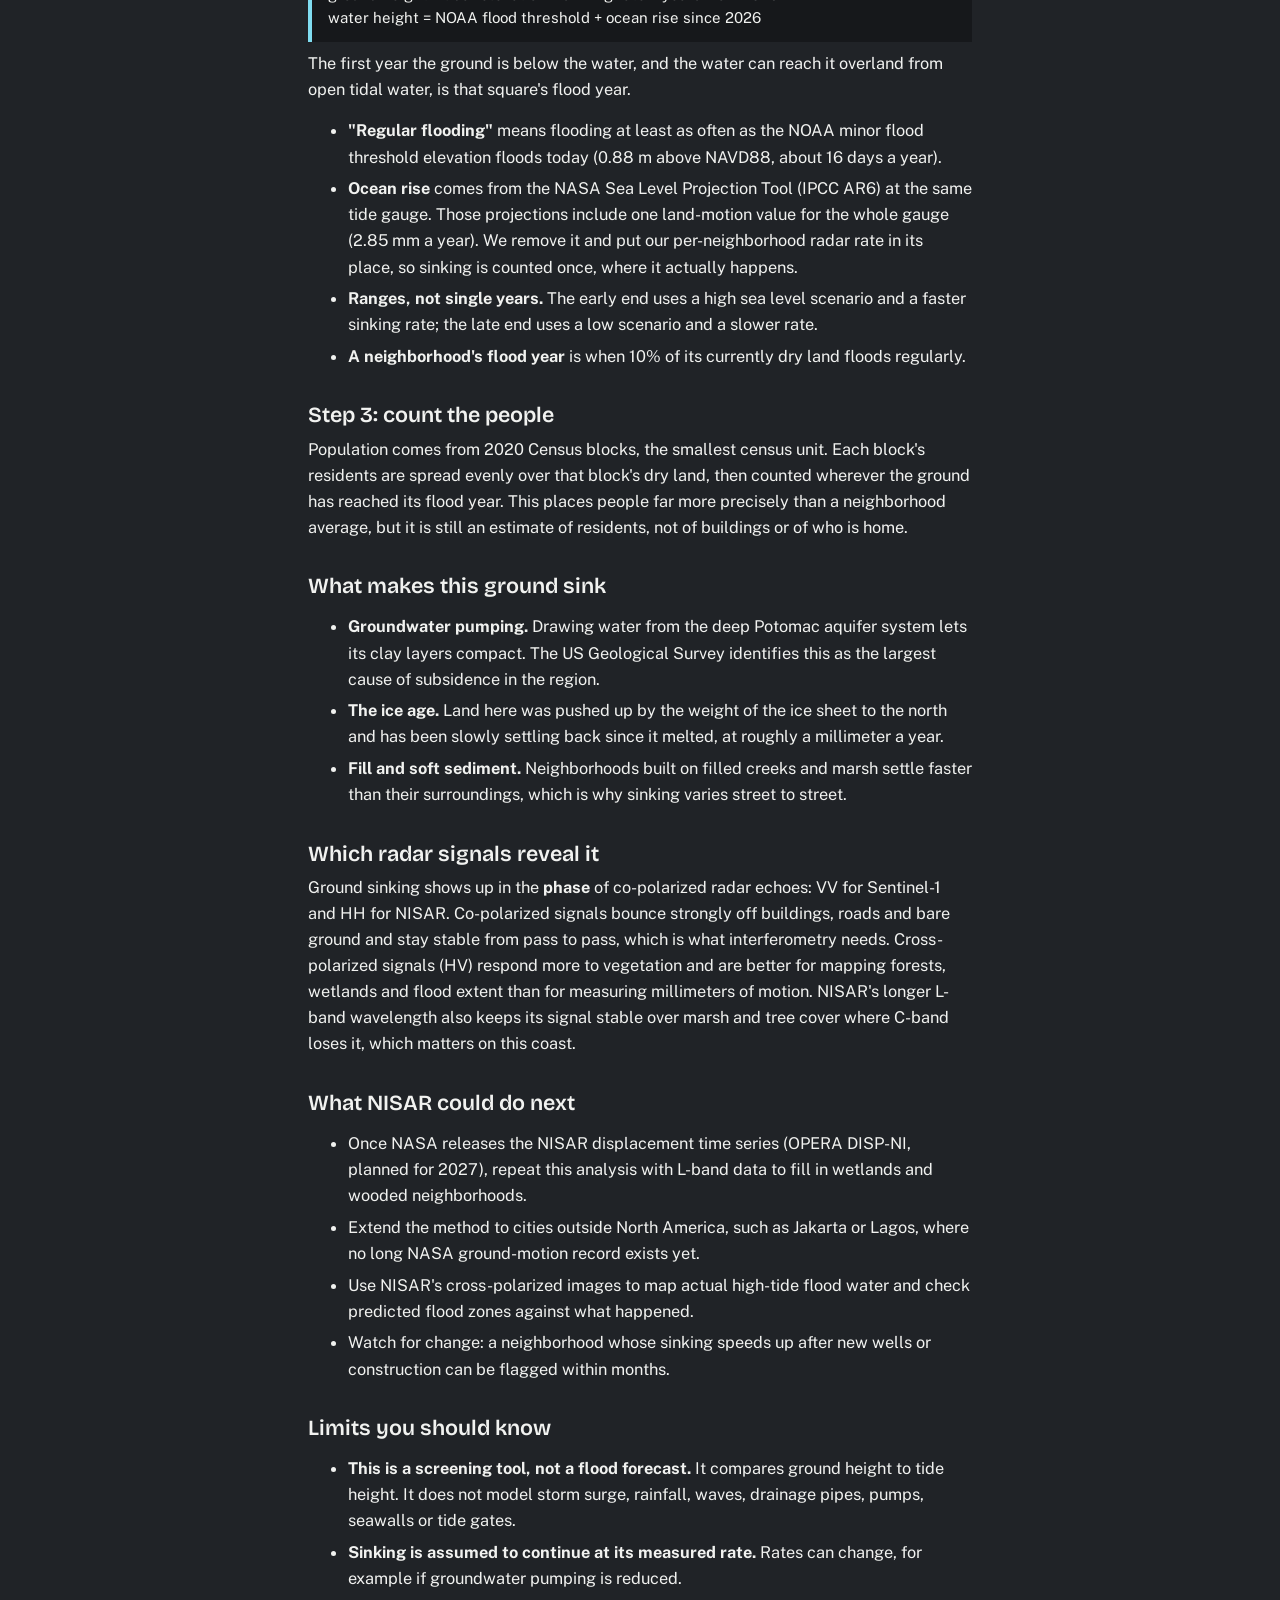
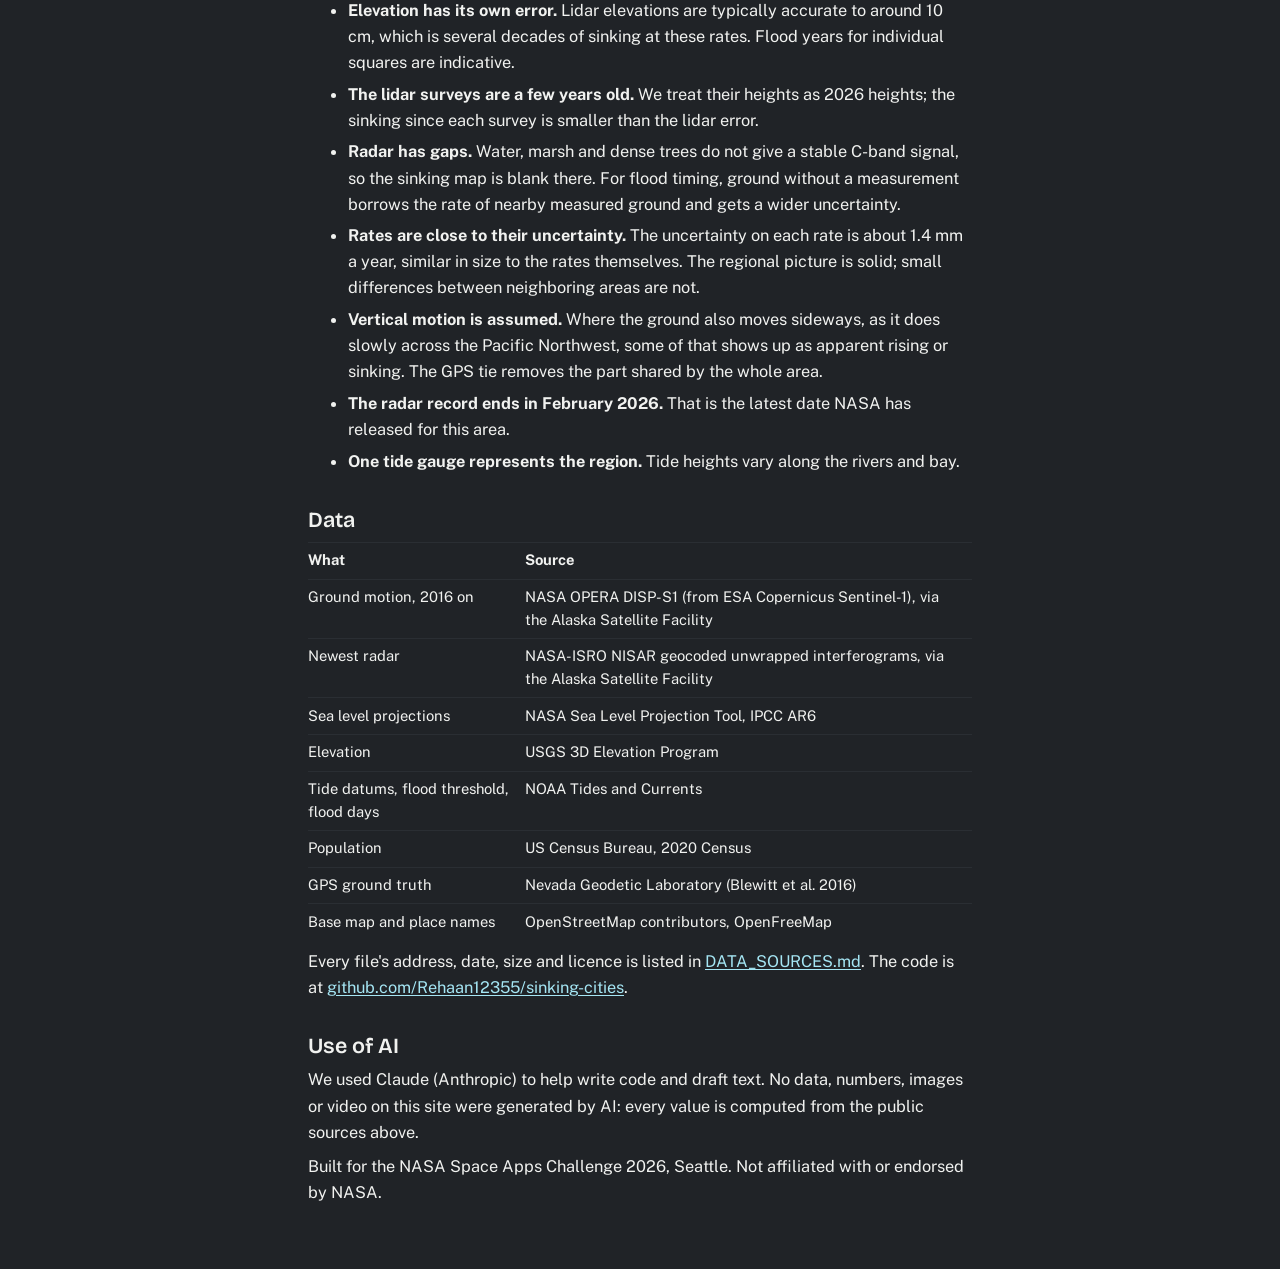
==== commit d499516f: "Redesign site, add NISAR coverage view, add Miami, add judges' deck - Dark graphite theme, hover pre" ====
--- a/site/methods.html
+++ b/site/methods.html
@@ -38,6 +38,7 @@
   <ul>
     <li><b>The long record.</b> NASA's OPERA DISP-S1 product gives ground motion every 6 to 12 days at 30 m resolution. NASA's Jet Propulsion Laboratory builds it from the European Space Agency's Sentinel-1 radar (C-band, VV polarization). We used all <span data-k="ndates"></span> dates available for this area, from <span data-k="first"></span> to <span data-k="last"></span>, averaged the good pixels into 90 m cells, set aside <span data-k="rejected"></span> dates that were far noisier than the rest, and fit a straight line through each cell's history to get a yearly rate and its uncertainty. The month-by-month history on the map is a five-month running median of each neighborhood's average.</li>
     <li><b>The newest look.</b> NISAR, the NASA-ISRO radar launched in 2025, has imaged this area since June 2026. We added up its <span data-k="npairs"></span> consecutive interferograms from June to October 2026 (L-band, HH polarization). Four months is too short to measure a few millimeters a year: the atmosphere and ionosphere add about <span data-k="nnoise"></span> mm of noise, far more than the ground moved. So NISAR does not set any rate on this site. "Check the science" reports plainly what it did and did not show.</li>
+    <li><b>NISAR's view.</b> The third map shows which radar can measure each 80 m square of land. NISAR counts when its product returned an unwrapped measurement in at least two thirds of its passes; Sentinel-1 counts when the square has its own long-term rate. The two products use different quality flags, so read the map as where each radar gets a usable signal, not as a strict like-for-like test. It covers land inside the rectangular radar study window, so the outer edges of some neighborhoods are cut off.</li>
     <li><b>Radar sees motion along its line of sight.</b> We convert that to vertical motion by assuming the ground moves straight up or down, which is reasonable for subsidence but not exact.</li>
     <li><b>Tied to GPS.</b> Radar measures motion relative to a reference area. We add one constant so the radar matches the permanent GPS stations inside the mapped area (processed by the Nevada Geodetic Laboratory), and report how closely the two agree in "Check the science". The uncertainty of that tie, about <span data-k="gpsrms"></span> mm a year, is the main part of every rate's uncertainty.</li>
   </ul>
--- a/site/styles.css
+++ b/site/styles.css
@@ -1,114 +1,156 @@
 :root {
-  --paper: #f2f6f7;
-  --sheet: #ffffff;
-  --ink: #10263b;
-  --ink-soft: #52657a;
-  --rule: #d5dfe5;
-  --tide: #1e6fb8;
-  --tide-deep: #0b3f73;
-  --alarm: #c8372d;
-  --stable: #26847c;
+  /* Graphite: a dark, neutral interface so the only colour on screen is the data */
+  --paper: #202327;       /* recessed tracks, hover fills, note blocks */
+  --sheet: #16181b;       /* header, panel, dialog */
+  --raised: #2b2f34;      /* selected tab, floating map furniture */
+  --ink: #f1f2f0;
+  --ink-soft: #9aa2a9;
+  --rule: #2a2e33;
+  --tide: #7fdcf0;        /* the single interface accent: focus, links, slider */
+  --tide-deep: #a5e6f4;
+  --water: #0d0e10;       /* the bar at the foot of the page */
+  --foam: #7fdcf0;
+  --alarm: #ff6b57;
+  --alarm-wash: rgba(255, 107, 87, 0.12);
+  --stable: #3fb5a3;
   --display: "Bricolage Grotesque", "Public Sans", system-ui, sans-serif;
   --body: "Public Sans", system-ui, sans-serif;
+  --spring: cubic-bezier(0.22, 1, 0.36, 1);
+  --lift: 0 1px 2px rgba(0, 0, 0, 0.4), 0 10px 30px rgba(0, 0, 0, 0.45);
 }
 
 * { box-sizing: border-box; }
 [hidden] { display: none !important; }
+html { color-scheme: dark; }
 html, body { height: 100%; margin: 0; }
 body {
   display: grid;
   grid-template-rows: auto 1fr auto;
   background: var(--paper);
   color: var(--ink);
-  font: 15px/1.5 var(--body);
-}
-h1, h2, h3 { font-family: var(--display); margin: 0; line-height: 1.12; }
-h1 { font-size: 1.75rem; font-weight: 800; letter-spacing: -0.01em; }
-h2 { font-size: 1.05rem; font-weight: 600; margin-top: 1.5rem; }
+  font: 15px/1.55 var(--body);
+  -webkit-font-smoothing: antialiased;
+}
+h1, h2, h3 { font-family: var(--display); margin: 0; line-height: 1.08; }
+h1 { font-size: 2rem; font-weight: 800; letter-spacing: -0.022em; text-wrap: balance; }
+h2 { font-size: 1.05rem; font-weight: 600; margin-top: 1.75rem; }
 p { margin: 0.5rem 0 0; }
-a { color: var(--tide-deep); }
+a { color: var(--tide-deep); text-underline-offset: 0.15em; }
 :focus-visible { outline: 3px solid var(--tide); outline-offset: 2px; }
 
-/* Top bar */
+/* Top bar: light, so the only dark band on the page is the water at the bottom */
 .top {
   display: flex; align-items: center; gap: 1rem; flex-wrap: wrap;
-  padding: 0.6rem 1rem;
-  background: var(--ink); color: #fff;
-}
-.brand { font: 800 1.25rem var(--display); color: #fff; text-decoration: none; }
-.place { color: #b9cbdb; }
-.top-actions { margin-left: auto; display: flex; gap: 0.5rem; flex-wrap: wrap; }
+  padding: 0.7rem 1.25rem;
+  background: var(--sheet); color: var(--ink);
+  border-bottom: 1px solid var(--rule);
+  position: relative; z-index: 2;
+}
+.brand { font: 800 1.3rem/1 var(--display); letter-spacing: -0.02em; color: var(--ink); text-decoration: none; }
+.place { color: var(--ink-soft); }
+.top-actions { margin-left: auto; display: flex; align-items: center; gap: 0.35rem; flex-wrap: wrap; }
+.top-actions .btn-solid { margin-left: 0.5rem; }
 
 .btn {
+  display: inline-flex; align-items: center; justify-content: center; gap: 0.5rem;
+  min-height: 44px;
   font: 600 0.875rem var(--body);
-  padding: 0.45rem 0.8rem;
-  border: 1px solid currentColor; border-radius: 4px;
-  background: transparent; color: inherit;
+  padding: 0.5rem 1rem;
+  border: 1px solid var(--rule); border-radius: 8px;
+  background: var(--sheet); color: var(--ink);
   cursor: pointer; text-decoration: none;
-}
-.top .btn { color: #dbe6ef; }
-.top .btn-solid { background: #fff; color: var(--ink); border-color: #fff; }
-.btn:hover { background: rgba(127, 160, 190, 0.18); }
-.top .btn-solid:hover { background: #dbe6ef; }
-.btn-round { width: 2.5rem; height: 2.5rem; padding: 0; border-radius: 50%; font-size: 0.9rem; }
+  transition: background 0.2s var(--spring), border-color 0.2s var(--spring), transform 0.2s var(--spring);
+}
+.btn:active { transform: translateY(1px); }
+/* Quiet header actions: plain links, so the one solid button stands alone */
+.link {
+  display: inline-flex; align-items: center; min-height: 44px; padding: 0 0.6rem;
+  font: 600 0.875rem var(--body); color: var(--ink-soft);
+  background: none; border: 0; border-radius: 8px; cursor: pointer; text-decoration: none;
+  transition: color 0.2s var(--spring), background 0.2s var(--spring);
+}
+.link:hover { color: var(--ink); background: var(--paper); }
+.btn:hover { background: var(--paper); border-color: #454b52; }
+.btn-solid { background: var(--ink); color: var(--sheet); border-color: var(--ink); }
+.btn-solid:hover { background: #fff; border-color: #fff; }
+.btn-round { width: 2.9rem; height: 2.9rem; min-height: 0; padding: 0; border-radius: 50%; }
+
+/* City picker in the header */
+.place select {
+  font: 600 0.9rem var(--body); color: var(--ink);
+  background: var(--paper); border: 1px solid var(--rule); border-radius: 8px;
+  min-height: 44px; padding: 0.45rem 0.6rem; max-width: 60vw; cursor: pointer;
+}
+.place select:hover { border-color: #454b52; }
+.sr-only { position: absolute; width: 1px; height: 1px; overflow: hidden; clip: rect(0 0 0 0); white-space: nowrap; }
 
 /* Stage */
-.stage { display: grid; grid-template-columns: 380px 1fr; min-height: 0; }
+.stage { display: grid; grid-template-columns: 400px 1fr; min-height: 0; }
 .panel {
   background: var(--sheet);
   border-right: 1px solid var(--rule);
-  padding: 1rem 1.25rem 1.5rem;
+  padding: 1.25rem 1.5rem 2rem;
   overflow-y: auto;
+  scrollbar-width: thin; scrollbar-color: #3a3f45 transparent;
 }
 .mapwrap { position: relative; min-height: 0; }
 #map { position: absolute; inset: 0; }
 
-.views { display: grid; grid-template-columns: 1fr 1fr; border: 1px solid var(--ink); border-radius: 4px; overflow: hidden; margin-bottom: 1.25rem; }
+/* View switch: a recessed track with a raised thumb */
+.views { display: grid; grid-auto-flow: column; grid-auto-columns: 1fr; gap: 4px; padding: 4px; background: var(--paper); border-radius: 10px; margin-bottom: 1.5rem; }
 .views button {
-  font: 600 0.9rem var(--body); padding: 0.55rem; border: 0; background: var(--sheet); color: var(--ink); cursor: pointer;
-}
-.views button[aria-selected="true"] { background: var(--ink); color: #fff; }
-
-.lede { color: var(--ink-soft); }
-.notice { background: #fff6dd; border-left: 4px solid #d9a514; padding: 0.6rem 0.8rem; margin-bottom: 1rem; font-size: 0.875rem; }
+  min-height: 40px;
+  font: 600 0.85rem var(--body); padding: 0.55rem 0.3rem; white-space: nowrap; border: 0; border-radius: 7px;
+  background: transparent; color: var(--ink-soft); cursor: pointer;
+  transition: background 0.12s, color 0.12s;
+}
+.views button:hover { color: var(--ink); }
+.views button[aria-selected="true"] { background: var(--raised); color: var(--ink); box-shadow: 0 1px 2px rgba(0, 0, 0, 0.4); }
+
+.lede { color: var(--ink-soft); font-size: 0.98rem; margin-top: 0.7rem; }
+.notice { background: #3a3116; color: #f3e3a8; border-radius: 8px; padding: 0.7rem 0.9rem; margin-bottom: 1rem; font-size: 0.875rem; }
 .hint { color: var(--ink-soft); font-size: 0.85rem; margin-top: 1rem; }
 
-.switch { display: flex; align-items: center; gap: 0.6rem; margin-top: 1.25rem; font-weight: 600; cursor: pointer; }
+.switch { display: flex; align-items: center; gap: 0.65rem; margin-top: 1.4rem; font-weight: 600; cursor: pointer; }
 .switch input { position: absolute; opacity: 0; }
-.switch-track { width: 2.6rem; height: 1.4rem; border-radius: 1rem; background: #b4c2cd; position: relative; transition: background 0.15s; flex: none; }
-.switch-track::after { content: ""; position: absolute; top: 2px; left: 2px; width: calc(1.4rem - 4px); height: calc(1.4rem - 4px); border-radius: 50%; background: #fff; transition: transform 0.15s; }
+.switch-track { width: 2.6rem; height: 1.45rem; border-radius: 1rem; background: #454b52; position: relative; transition: background 0.15s; flex: none; }
+.switch-track::after { content: ""; position: absolute; top: 2px; left: 2px; width: calc(1.45rem - 4px); height: calc(1.45rem - 4px); border-radius: 50%; background: #fff; box-shadow: 0 1px 2px rgba(11, 37, 64, 0.3); transition: transform 0.15s; }
 .switch input:checked + .switch-track { background: var(--alarm); }
-.switch input:checked + .switch-track::after { transform: translateX(1.2rem); }
+.switch input:checked + .switch-track::after { transform: translateX(1.15rem); }
 .switch input:focus-visible + .switch-track { outline: 3px solid var(--tide); outline-offset: 2px; }
 .effect { font-size: 0.9rem; color: var(--ink-soft); min-height: 2.7em; }
 .effect b { color: var(--alarm); }
 
-.rank { list-style: none; padding: 0; margin: 0.5rem 0 0; }
-.rank li { border-top: 1px solid var(--rule); }
+.rank { list-style: none; padding: 0; margin: 0.6rem -0.6rem 0; }
+.rank li + li { border-top: 1px solid var(--rule); }
+.rank li { animation: rise 0.45s var(--spring) both; animation-delay: calc(var(--i, 0) * 30ms); }
+@keyframes rise { from { opacity: 0; transform: translateY(6px); } }
 .rank button {
-  display: grid; grid-template-columns: 1fr auto; gap: 0.15rem 0.75rem; width: 100%;
-  padding: 0.55rem 0; border: 0; background: none; text-align: left; font: inherit; color: inherit; cursor: pointer;
-}
-.rank button:hover .rank-name { text-decoration: underline; }
+  display: grid; grid-template-columns: 1fr auto; gap: 0.1rem 0.75rem; width: 100%;
+  padding: 0.65rem 0.6rem; border: 0; border-radius: 8px; background: none; text-align: left; font: inherit; color: inherit; cursor: pointer;
+  transition: background 0.12s;
+}
+.rank button:hover { background: var(--paper); }
 .rank-name { font-weight: 600; }
-.rank-when { font: 600 0.95rem var(--display); color: var(--alarm); white-space: nowrap; }
+.rank-when { font: 600 0.95rem var(--display); color: var(--alarm); white-space: nowrap; font-variant-numeric: tabular-nums; }
+.rank-when.gain { color: #ffc857; }
 .rank-sub { grid-column: 1 / -1; font-size: 0.8rem; color: var(--ink-soft); }
 
 /* Neighborhood card */
-.card h1 { font-size: 1.5rem; }
+.card h1 { font-size: 1.7rem; }
 .card .where { color: var(--ink-soft); }
-.card .back { margin-bottom: 0.9rem; color: var(--ink); }
-.facts { margin: 1rem 0 0; padding: 0; }
-.facts div { display: grid; grid-template-columns: 9.5rem 1fr; gap: 0.75rem; padding: 0.6rem 0; border-top: 1px solid var(--rule); }
-.facts dt { color: var(--ink-soft); font-size: 0.85rem; }
+.card .back { margin-bottom: 1rem; }
+.facts { margin: 1.1rem 0 0; padding: 0; }
+.facts > div { display: grid; grid-template-columns: 8.5rem 1fr; gap: 0.75rem; padding: 0.75rem 0; border-top: 1px solid var(--rule); }
+.facts dt { color: var(--ink-soft); font-size: 0.85rem; padding-top: 0.15rem; }
 .facts dd { margin: 0; }
-.facts .big { font: 800 1.35rem/1.15 var(--display); display: block; }
-.facts .small { font-size: 0.82rem; color: var(--ink-soft); display: block; }
-.split { display: flex; height: 0.7rem; border-radius: 2px; overflow: hidden; margin: 0.35rem 0 0.2rem; background: var(--rule); }
+.facts .big { font: 800 1.45rem/1.12 var(--display); letter-spacing: -0.015em; display: block; font-variant-numeric: tabular-nums; }
+.facts .small { font-size: 0.82rem; color: var(--ink-soft); display: block; margin-top: 0.15rem; }
+.split { display: flex; height: 0.7rem; border-radius: 1rem; overflow: hidden; margin: 0.35rem 0 0.25rem; background: var(--rule); }
 .split i { display: block; }
 .split .land { background: var(--alarm); }
 .split .sea { background: var(--tide); }
-.say { margin-top: 1rem; padding: 0.8rem 0.9rem; background: var(--paper); border-radius: 4px; }
+.say { margin-top: 1rem; padding: 0.9rem 1rem; background: var(--paper); border-radius: 10px; }
 .say h3 { font: 700 0.85rem var(--body); margin-bottom: 0.25rem; }
 .say + .say { margin-top: 0.6rem; }
 .spark { width: 100%; height: 70px; display: block; margin-top: 0.3rem; }
@@ -116,68 +158,131 @@
 
 /* Map furniture */
 .legend {
-  position: absolute; left: 0.75rem; bottom: 0.75rem;
-  background: rgba(255, 255, 255, 0.94); border: 1px solid var(--rule); border-radius: 4px;
-  padding: 0.6rem 0.75rem; font-size: 0.8rem; max-width: 16rem;
-}
-.legend b { display: block; margin-bottom: 0.3rem; }
-.legend .bar { height: 0.6rem; border-radius: 2px; }
-.legend .scale { display: flex; justify-content: space-between; color: var(--ink-soft); margin-top: 0.15rem; }
-.legend .key { display: flex; align-items: center; gap: 0.4rem; margin-top: 0.25rem; }
-.legend .sw { width: 0.9rem; height: 0.9rem; border-radius: 2px; flex: none; }
+  position: absolute; left: 1rem; bottom: 1rem;
+  background: rgba(32, 35, 39, 0.88); -webkit-backdrop-filter: blur(10px); backdrop-filter: blur(10px);
+  border: 1px solid rgba(255, 255, 255, 0.06);
+  border-radius: 12px; box-shadow: var(--lift);
+  padding: 0.8rem 0.95rem; font-size: 0.8rem; max-width: 17rem;
+}
+.legend b { display: block; margin-bottom: 0.4rem; font-size: 0.82rem; }
+.legend .bar { height: 0.6rem; border-radius: 1rem; }
+.legend .scale { display: flex; justify-content: space-between; color: var(--ink-soft); margin-top: 0.2rem; }
+.legend .key { display: flex; align-items: center; gap: 0.5rem; margin-top: 0.3rem; line-height: 1.3; }
+.legend .sw { width: 0.95rem; height: 0.95rem; border-radius: 4px; flex: none; }
 .caption {
-  position: absolute; left: 50%; top: 1rem; transform: translateX(-50%);
-  background: var(--ink); color: #fff; padding: 0.7rem 1.1rem; border-radius: 4px;
-  font: 600 1.15rem/1.3 var(--display); max-width: min(34rem, 90%); text-align: center;
-}
-
-/* Tide bar: the year control */
+  position: absolute; left: 50%; top: 1.25rem; transform: translateX(-50%);
+  background: var(--ink); color: var(--sheet); padding: 0.85rem 1.3rem; border-radius: 14px; box-shadow: var(--lift);
+  font: 600 1.2rem/1.3 var(--display); max-width: min(34rem, 90%); text-align: center; text-wrap: balance;
+}
+.maplibregl-ctrl-group { border-radius: 10px !important; box-shadow: var(--lift) !important; overflow: hidden; background: var(--raised) !important; }
+.maplibregl-ctrl-group button + button { border-top-color: rgba(255, 255, 255, 0.08) !important; }
+.maplibregl-ctrl-group button .maplibregl-ctrl-icon { filter: invert(1); }
+.maplibregl-ctrl-attrib { background: rgba(22, 24, 27, 0.75) !important; color: var(--ink-soft); }
+.maplibregl-ctrl-attrib a { color: var(--ink-soft) !important; }
+.maplibregl-ctrl-attrib-button { filter: invert(1); }
+
+/* Tide bar: the year control, drawn as the water the city stands above */
 .tide {
-  display: grid; grid-template-columns: auto 1fr minmax(15rem, 24rem); align-items: center; gap: 1.5rem;
-  padding: 0.6rem 1.25rem 0.8rem;
-  background: var(--sheet); border-top: 3px solid var(--ink);
-}
-.tide-year { display: flex; align-items: center; gap: 0.8rem; }
-#year-label { font: 800 3rem/1 var(--display); letter-spacing: -0.03em; min-width: 4.4ch; font-variant-numeric: tabular-nums; }
-.tide-slider { position: relative; padding-bottom: 1.1rem; }
-#slider { width: 100%; margin: 0; accent-color: var(--tide); height: 1.6rem; cursor: pointer; }
-.ticks { position: absolute; left: 0; right: 0; bottom: 0; height: 1.1rem; font-size: 0.72rem; color: var(--ink-soft); }
+  display: grid; grid-template-columns: auto 1fr minmax(15rem, 24rem); align-items: center; gap: 2rem;
+  padding: 0.9rem 1.5rem 1rem;
+  background: var(--water); color: var(--ink);
+  border-top: 1px solid var(--rule);
+  position: relative; z-index: 2;
+}
+.tide-year { display: flex; align-items: center; gap: 1rem; }
+#year-label { font: 800 3.2rem/1 var(--display); letter-spacing: -0.035em; min-width: 4.4ch; font-variant-numeric: tabular-nums; }
+.tide .btn-round { background: var(--ink); color: var(--water); border-color: var(--ink); }
+.tide .btn-round:hover { background: #fff; border-color: #fff; }
+.tide :focus-visible { outline-color: var(--foam); }
+.tide-slider { position: relative; padding-bottom: 1.2rem; }
+.slider-hint { margin: 0 0 0.1rem; font-size: 0.8rem; color: var(--ink-soft); transition: opacity 0.4s var(--spring); }
+.slider-hint.gone { opacity: 0; }
+/* The one perpetual motion on the page: the play button breathes until first use */
+.btn-round.invite::after {
+  content: ""; position: absolute; inset: -1px; border-radius: 50%; border: 2px solid var(--foam);
+  animation: breathe 2.4s var(--spring) infinite;
+}
+.tide .btn-round { position: relative; }
+@keyframes breathe { from { opacity: 0.8; transform: scale(1); } to { opacity: 0; transform: scale(1.55); } }
+
+#slider {
+  --p: 0%;
+  -webkit-appearance: none; appearance: none;
+  width: 100%; height: 1.75rem; margin: 0; background: transparent; cursor: pointer;
+}
+#slider::-webkit-slider-runnable-track {
+  height: 8px; border-radius: 8px;
+  background: linear-gradient(90deg, var(--foam) var(--p), rgba(255, 255, 255, 0.12) var(--p));
+}
+#slider::-moz-range-track { height: 8px; border-radius: 8px; background: rgba(255, 255, 255, 0.12); }
+#slider::-moz-range-progress { height: 8px; border-radius: 8px; background: var(--foam); }
+#slider::-webkit-slider-thumb {
+  -webkit-appearance: none; appearance: none;
+  width: 22px; height: 22px; margin-top: -7px; border-radius: 50%;
+  background: #fff; border: 0; box-shadow: 0 0 0 4px rgba(127, 220, 240, 0.22), 0 2px 6px rgba(0, 0, 0, 0.35);
+}
+#slider::-moz-range-thumb { width: 22px; height: 22px; border-radius: 50%; background: #fff; border: 0; box-shadow: 0 0 0 4px rgba(127, 220, 240, 0.22), 0 2px 6px rgba(0, 0, 0, 0.35); }
+#slider:disabled { opacity: 0.4; cursor: default; }
+
+.ticks { position: absolute; left: 11px; right: 11px; bottom: 0; height: 1.1rem; font-size: 0.72rem; color: var(--ink-soft); font-variant-numeric: tabular-nums; }
 .ticks span { position: absolute; transform: translateX(-50%); padding-top: 0.35rem; }
-.ticks span::before { content: ""; position: absolute; left: 50%; top: 0; height: 0.3rem; border-left: 1px solid var(--ink-soft); }
-.tide-count strong { font: 800 1.9rem/1 var(--display); display: block; font-variant-numeric: tabular-nums; }
-.tide-count span { font-size: 0.82rem; color: var(--ink-soft); display: block; margin-top: 0.15rem; }
+.ticks span::before { content: ""; position: absolute; left: 50%; top: 0; height: 0.25rem; border-left: 1px solid #4a5057; }
+.tide-count { border-left: 1px solid var(--rule); padding-left: 1.5rem; }
+.tide-count strong { font: 800 2rem/1 var(--display); letter-spacing: -0.02em; display: block; font-variant-numeric: tabular-nums; }
+.tide-count span { font-size: 0.82rem; line-height: 1.35; color: var(--ink-soft); display: block; margin-top: 0.25rem; }
+
+/* NISAR's view is one snapshot, not a timeline: the time controls step aside */
+.view-nisar .tide-slider, .view-nisar #play { visibility: hidden; }
+
+/* Hover label on the map */
+.tip .maplibregl-popup-content { padding: 0.55rem 0.75rem; border-radius: 10px; box-shadow: var(--lift); font: 0.8rem/1.35 var(--body); color: var(--ink); background: var(--raised); pointer-events: none; }
+.tip .maplibregl-popup-content b { display: block; font-size: 0.875rem; }
+.tip .maplibregl-popup-content span { color: var(--ink-soft); }
+.tip .maplibregl-popup-tip { display: none; }
+.tip { pointer-events: none; }
+
+/* Loading: blocks shaped like the headline, text and list they stand in for */
+.skeleton { display: none; }
+.loading .skeleton { display: grid; gap: 0.55rem; }
+.loading #overview, .loading .legend { display: none; }
+.skeleton i { display: block; border-radius: 8px; background: var(--paper); animation: shimmer 1.2s ease-in-out infinite alternate; }
+@keyframes shimmer { to { opacity: 0.45; } }
 
 /* Science check dialog */
-.check { border: 0; border-radius: 6px; padding: 1.5rem; width: min(52rem, 94vw); max-height: 90vh; color: var(--ink); }
-.check::backdrop { background: rgba(16, 38, 59, 0.55); }
-.check .close { float: right; color: var(--ink); }
-.check h2 { font-size: 1.4rem; margin-top: 0; }
-.check h3 { font-size: 1.05rem; margin-top: 1.4rem; }
-.check table { border-collapse: collapse; width: 100%; margin-top: 0.5rem; font-size: 0.875rem; }
-.check th, .check td { text-align: left; padding: 0.35rem 0.6rem 0.35rem 0; border-top: 1px solid var(--rule); }
+.check { border: 0; border-radius: 16px; padding: 1.75rem 2rem 2rem; width: min(52rem, 94vw); max-height: 90vh; color: var(--ink); background: var(--sheet); border: 1px solid var(--rule); box-shadow: 0 24px 80px rgba(0, 0, 0, 0.6); }
+.check::backdrop { background: rgba(0, 0, 0, 0.6); -webkit-backdrop-filter: blur(3px); backdrop-filter: blur(3px); }
+.check .close { float: right; }
+.check h2 { font-size: 1.6rem; font-weight: 800; letter-spacing: -0.02em; margin-top: 0; }
+.check h3 { font-size: 1.1rem; margin-top: 1.75rem; }
+.check p { max-width: 68ch; }
+.check table { border-collapse: collapse; width: 100%; margin-top: 0.6rem; font-size: 0.875rem; }
+.check th { color: var(--ink-soft); font-weight: 600; }
+.check th, .check td { text-align: left; padding: 0.4rem 0.6rem 0.4rem 0; border-top: 1px solid var(--rule); }
 .check td.num, .check th.num { text-align: right; font-variant-numeric: tabular-nums; }
-.check .pending { background: #fff6dd; border-left: 4px solid #d9a514; padding: 0.6rem 0.8rem; margin-top: 0.5rem; }
+.check .small { font-size: 0.82rem; color: var(--ink-soft); }
+.check .pending { background: #3a3116; color: #f3e3a8; border-radius: 8px; padding: 0.7rem 0.9rem; margin-top: 0.5rem; }
 .check svg { max-width: 100%; }
+.check svg text { fill: var(--ink-soft); }
 
 @media (max-width: 820px) {
   body { grid-template-rows: auto auto auto; height: auto; }
   .stage { grid-template-columns: 1fr; }
   .mapwrap { height: 62vh; order: -1; }
   .panel { border-right: 0; border-top: 1px solid var(--rule); }
-  .tide { grid-template-columns: 1fr; gap: 0.5rem; position: sticky; bottom: 0; }
+  .tide { grid-template-columns: 1fr; gap: 0.6rem; position: sticky; bottom: 0; padding: 0.7rem 1rem 0.8rem; }
+  .tide-count { border-left: 0; padding-left: 0; }
   #year-label { font-size: 2.2rem; }
   .top-actions { margin-left: 0; }
-}
-@media (prefers-reduced-motion: reduce) { * { transition: none !important; } }
+  .top-actions .btn-solid { margin-left: 0; }
+  .slider-hint { display: none; }
+}
+@media (prefers-reduced-motion: reduce) { *, *::after { transition: none !important; animation: none !important; } }
 
 @media print {
   .top, .mapwrap, .tide, .views, #overview, .card-actions, .back, .notice { display: none !important; }
+  :root { --paper: #f1f3f4; --sheet: #fff; --ink: #111418; --ink-soft: #555d65; --rule: #d5dadf; --alarm: #c8372d; }
+  html { color-scheme: light; }
   body { display: block; background: #fff; }
   .stage { display: block; }
   .panel { border: 0; overflow: visible; }
 }
-
-/* City picker in the header */
-.place select { font: inherit; color: #fff; background: #1d3a56; border: 1px solid #5b7894; border-radius: 6px; padding: 0.3rem 0.5rem; max-width: 60vw; }
-.place select:focus-visible { outline: 2px solid #fff; outline-offset: 2px; }
-.sr-only { position: absolute; width: 1px; height: 1px; overflow: hidden; clip: rect(0 0 0 0); white-space: nowrap; }
